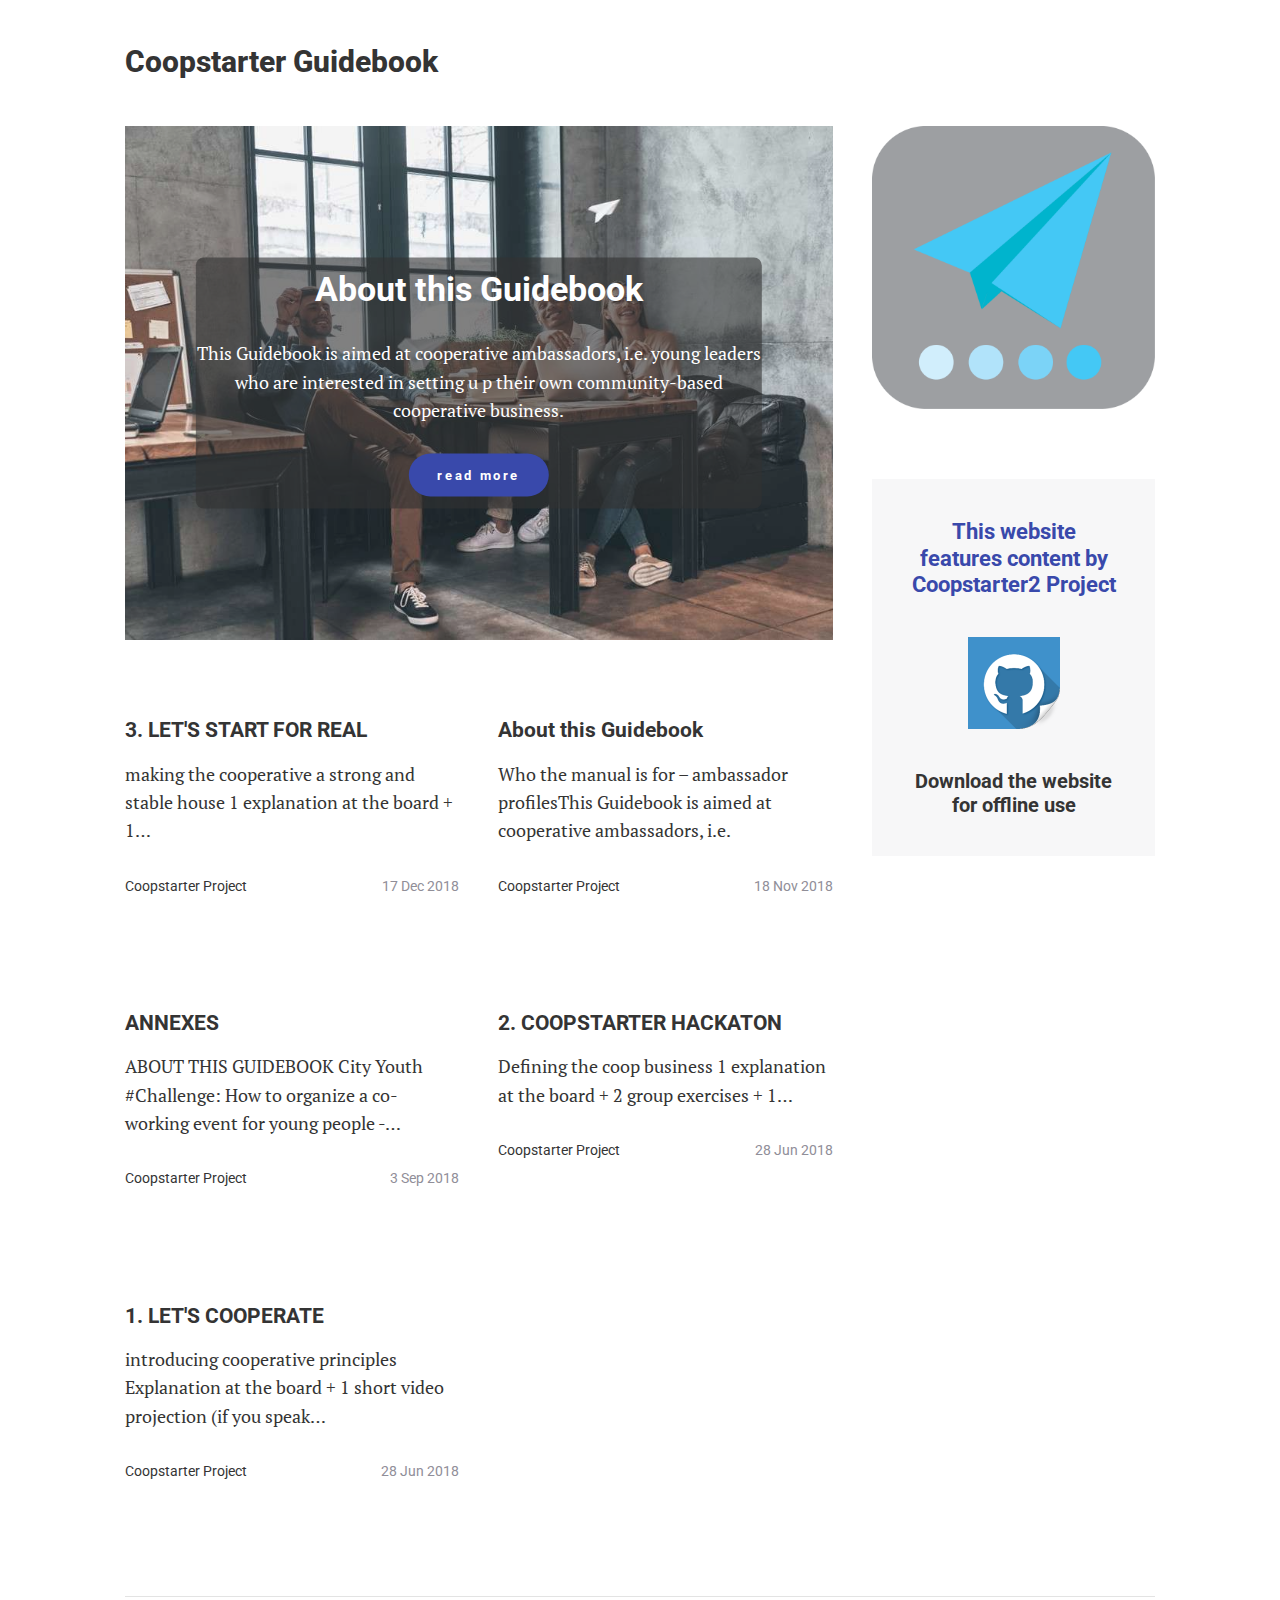
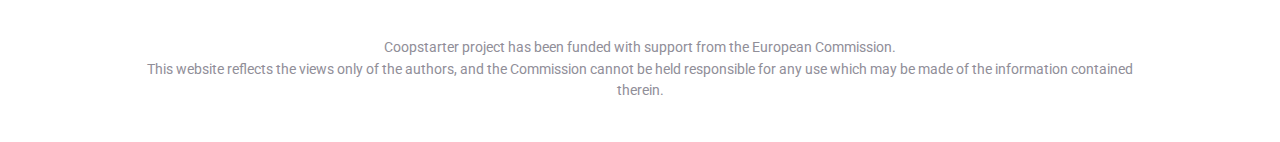
==== index.html @ 9077c5d1 "Updated from Publii" ====
<!DOCTYPE html><html lang="en-us"><head><meta charset="utf-8"><meta http-equiv="X-UA-Compatible" content="IE=edge"><meta name="viewport" content="width=device-width,initial-scale=1"><title>IO4 - Coopstarter Guidebook</title><meta name="robots" content="index, follow"><link rel="canonical" href="https://coopstarter.github.io/IO4guidebook/"><link type="application/atom+xml" rel="alternate" href="https://coopstarter.github.io/IO4guidebook/feed.xml"><link rel="stylesheet" href="https://coopstarter.github.io/IO4guidebook/assets/css/style.css"><script type="application/ld+json">{"@context":"http://schema.org","@type":"Organization","name":"Coopstarter Guidebook","url":"https://coopstarter.github.io/IO4guidebook"}</script></head><body><div class="container"><header class="top"><a class="logo" href="https://coopstarter.github.io/IO4guidebook">Coopstarter Guidebook</a><nav class="navbar js-navbar"><button class="navbar__toggle js-navbar__toggle">Menu</button><ul class="navbar__menu"></ul></nav></header><main class="main main--grid"><div class="hero"><img src="https://coopstarter.github.io/IO4guidebook/media/website/takeoff.jpg" srcset="https://coopstarter.github.io/IO4guidebook/media/website/responsive/takeoff-xs.jpg 300w, https://coopstarter.github.io/IO4guidebook/media/website/responsive/takeoff-sm.jpg 480w, https://coopstarter.github.io/IO4guidebook/media/website/responsive/takeoff-md.jpg 768w, https://coopstarter.github.io/IO4guidebook/media/website/responsive/takeoff-lg.jpg 1024w" sizes="(max-width: 1024px) 100vw, 1024px" alt="" title="About this Guidebook" class="hero__image"><div class="hero__text"><h1 id="h27sjoneetxy1psbbizksoudewrlm35">About this Guidebook</h1><p>This Guidebook is aimed at cooperative ambassadors, i.e. young leaders who are interested in setting u p their own community-based cooperative business.</p><a href="about-this-guidebook.html" class="btn">Read more</a></div></div><article class="article"><header><h2 class="article__title"><a href="https://coopstarter.github.io/IO4guidebook/brick-after-brick.html">3. LET&#x27;S START FOR REAL</a></h2><p>making the cooperative a strong and stable house 1 explanation at the board + 1&hellip;</p><p class="article__meta u-small"><a href="https://coopstarter.github.io/IO4guidebook/authors/coopstarter-project/" title="Coopstarter Project">Coopstarter Project </a><time datetime="2018-12-17T17:14">17 Dec 2018</time></p></header></article><article class="article"><header><h2 class="article__title"><a href="https://coopstarter.github.io/IO4guidebook/about-this-guidebook.html">About this Guidebook</a></h2><p>Who the manual is for – ambassador profilesThis Guidebook is aimed at cooperative ambassadors, i.e.</p><p class="article__meta u-small"><a href="https://coopstarter.github.io/IO4guidebook/authors/coopstarter-project/" title="Coopstarter Project">Coopstarter Project </a><time datetime="2018-11-18T22:20">18 Nov 2018</time></p></header></article><article class="article"><header><h2 class="article__title"><a href="https://coopstarter.github.io/IO4guidebook/annexes.html">ANNEXES</a></h2><p>ABOUT THIS GUIDEBOOK City Youth #Challenge: How to organize a co-working event for young people -&hellip;</p><p class="article__meta u-small"><a href="https://coopstarter.github.io/IO4guidebook/authors/coopstarter-project/" title="Coopstarter Project">Coopstarter Project </a><time datetime="2018-09-03T16:57">3 Sep 2018</time></p></header></article><article class="article"><header><h2 class="article__title"><a href="https://coopstarter.github.io/IO4guidebook/generating-ideas-2.html">2. COOPSTARTER HACKATON</a></h2><p>Defining the coop business 1 explanation at the board + 2 group exercises + 1&hellip;</p><p class="article__meta u-small"><a href="https://coopstarter.github.io/IO4guidebook/authors/coopstarter-project/" title="Coopstarter Project">Coopstarter Project </a><time datetime="2018-06-28T18:15">28 Jun 2018</time></p></header></article><article class="article"><header><h2 class="article__title"><a href="https://coopstarter.github.io/IO4guidebook/the-basics.html">1. LET&#x27;S COOPERATE</a></h2><p>introducing cooperative principles Explanation at the board + 1 short video projection (if you speak&hellip;</p><p class="article__meta u-small"><a href="https://coopstarter.github.io/IO4guidebook/authors/coopstarter-project/" title="Coopstarter Project">Coopstarter Project </a><time datetime="2018-06-28T18:13">28 Jun 2018</time></p></header></article></main><div class="sidebar"><section class="box"><a href="http://starter.coop"><img src="media/files/COOPSTARTER_ICON.png" alt="Coopstarter Logo"></a></section><section class="owner box box--gray"><h3 class="box__title">This website features content by Coopstarter2 Project</h3><a href="https://github.com/Coopstarter/IO4guidebook/archive/master.zip"><img src="media/files/github.png" alt="Github Logo"><h4>Download the website for offline use</h4></a></section></div><footer class="footer u-small"><div class="footer__copyright">Coopstarter project has been funded with support from the European Commission.<br>This website reflects the views only of the authors, and the Commission cannot be held responsible for any use which may be made of the information contained therein.</div></footer></div><script>var loadCSSFiles = function() {
            var links = ['https://fonts.googleapis.com/css?family=PT+Serif|Roboto:400,700&amp;subset=latin-ext'],
                headElement = document.getElementsByTagName('head')[0],
                linkElement, i;
            for (i = 0; i < links.length; i++) {
                linkElement = document.createElement('link');
                linkElement.rel = 'stylesheet';
                linkElement.href = links[i];
                headElement.appendChild(linkElement);
            }
        };
        var raf = requestAnimationFrame || mozRequestAnimationFrame || webkitRequestAnimationFrame || msRequestAnimationFrame;
        if (raf) {
            raf(loadCSSFiles);
        } else {
            window.addEventListener('load', loadCSSFiles);
        }</script><script defer="defer" src="https://code.jquery.com/jquery-3.2.1.slim.min.js" integrity="sha256-k2WSCIexGzOj3Euiig+TlR8gA0EmPjuc79OEeY5L45g=" aria-dropeffect="" crossorigin="anonymous"></script><script defer="defer" src="https://coopstarter.github.io/IO4guidebook/assets/js/scripts.min.js"></script></body></html>
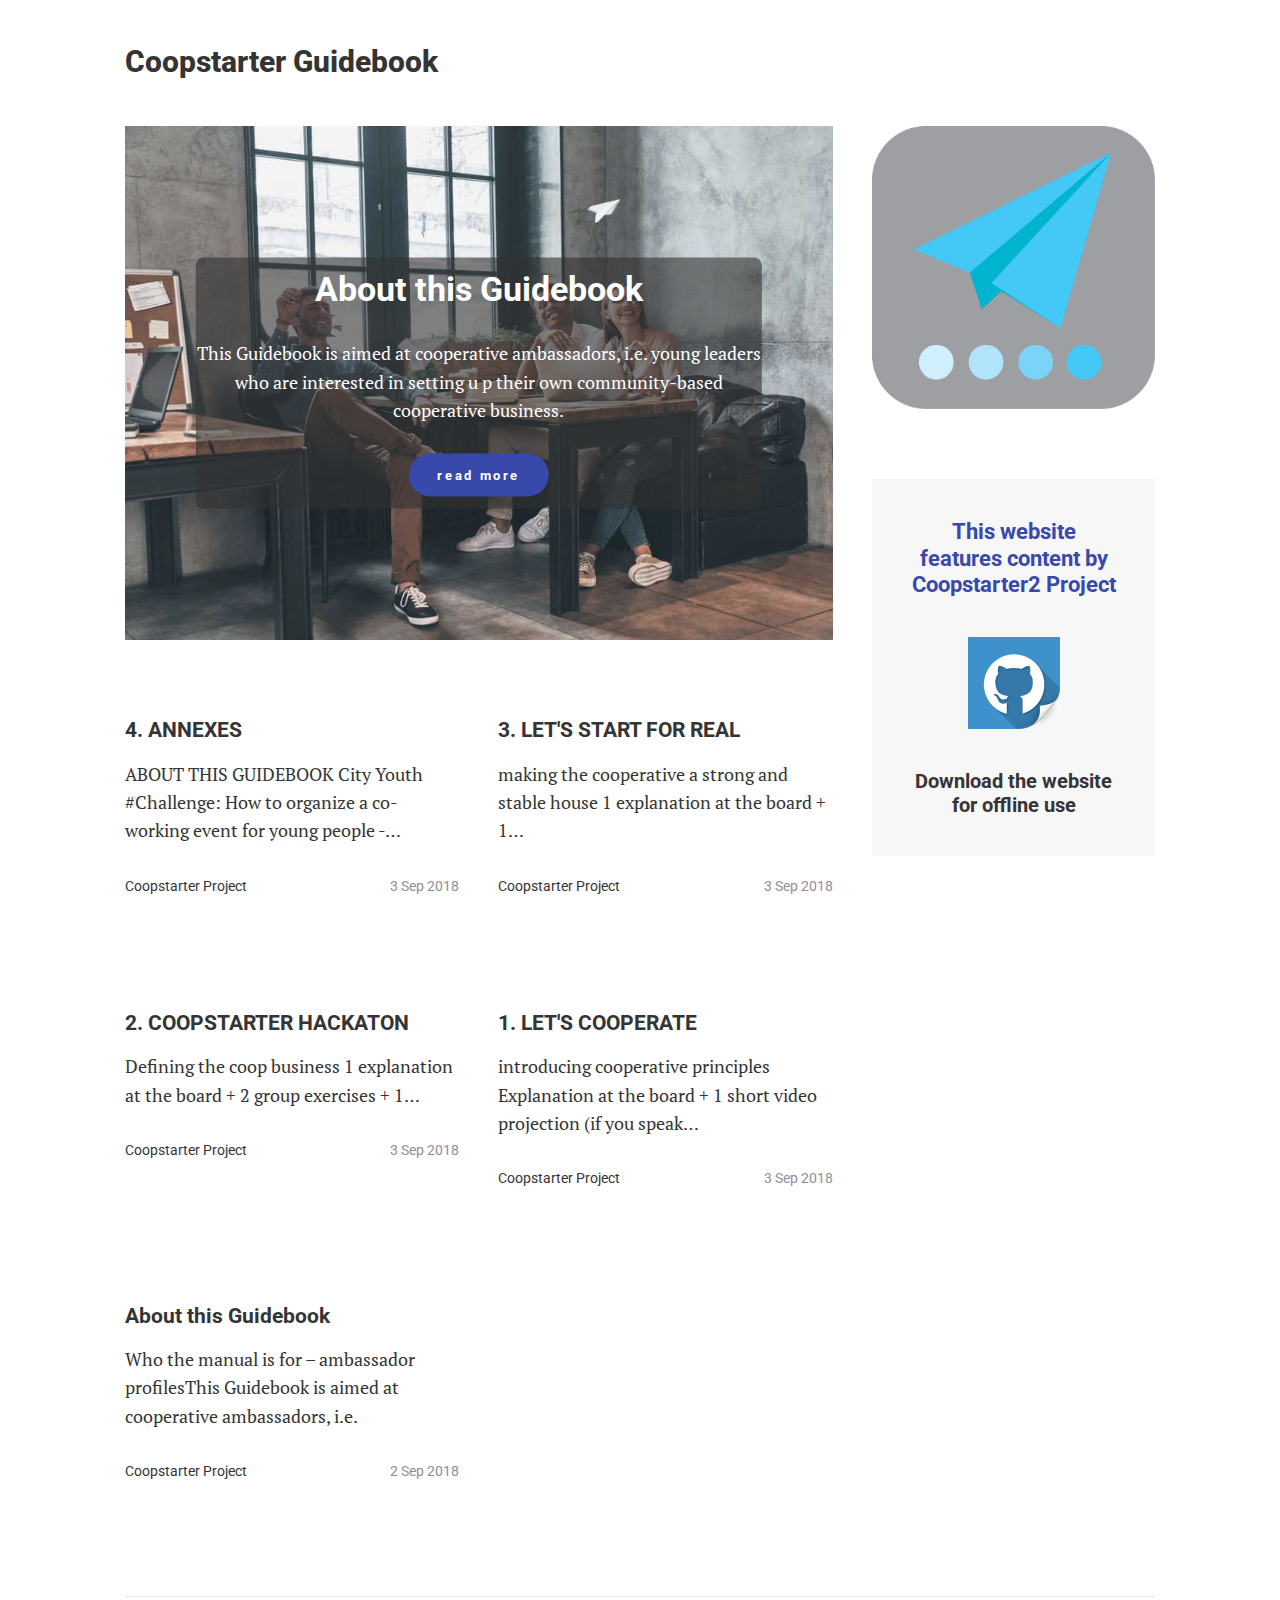
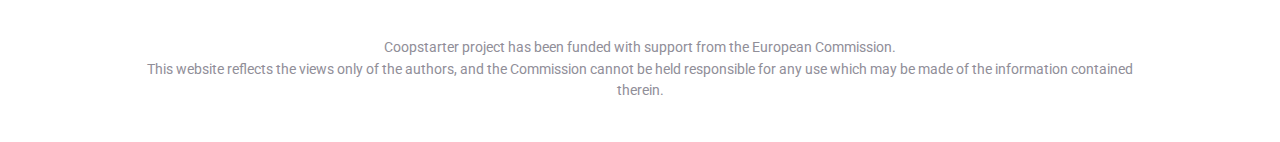
==== commit 677cc354: "Updated from Publii" ====
--- a/index.html
+++ b/index.html
@@ -1,4 +1,4 @@
-<!DOCTYPE html><html lang="en-us"><head><meta charset="utf-8"><meta http-equiv="X-UA-Compatible" content="IE=edge"><meta name="viewport" content="width=device-width,initial-scale=1"><title>IO4 - Coopstarter Guidebook</title><meta name="robots" content="index, follow"><link rel="canonical" href="https://coopstarter.github.io/IO4guidebook/"><link type="application/atom+xml" rel="alternate" href="https://coopstarter.github.io/IO4guidebook/feed.xml"><link rel="stylesheet" href="https://coopstarter.github.io/IO4guidebook/assets/css/style.css"><script type="application/ld+json">{"@context":"http://schema.org","@type":"Organization","name":"Coopstarter Guidebook","url":"https://coopstarter.github.io/IO4guidebook"}</script></head><body><div class="container"><header class="top"><a class="logo" href="https://coopstarter.github.io/IO4guidebook">Coopstarter Guidebook</a><nav class="navbar js-navbar"><button class="navbar__toggle js-navbar__toggle">Menu</button><ul class="navbar__menu"></ul></nav></header><main class="main main--grid"><div class="hero"><img src="https://coopstarter.github.io/IO4guidebook/media/website/takeoff.jpg" srcset="https://coopstarter.github.io/IO4guidebook/media/website/responsive/takeoff-xs.jpg 300w, https://coopstarter.github.io/IO4guidebook/media/website/responsive/takeoff-sm.jpg 480w, https://coopstarter.github.io/IO4guidebook/media/website/responsive/takeoff-md.jpg 768w, https://coopstarter.github.io/IO4guidebook/media/website/responsive/takeoff-lg.jpg 1024w" sizes="(max-width: 1024px) 100vw, 1024px" alt="" title="About this Guidebook" class="hero__image"><div class="hero__text"><h1 id="h27sjoneetxy1psbbizksoudewrlm35">About this Guidebook</h1><p>This Guidebook is aimed at cooperative ambassadors, i.e. young leaders who are interested in setting u p their own community-based cooperative business.</p><a href="about-this-guidebook.html" class="btn">Read more</a></div></div><article class="article"><header><h2 class="article__title"><a href="https://coopstarter.github.io/IO4guidebook/brick-after-brick.html">3. LET&#x27;S START FOR REAL</a></h2><p>making the cooperative a strong and stable house 1 explanation at the board + 1&hellip;</p><p class="article__meta u-small"><a href="https://coopstarter.github.io/IO4guidebook/authors/coopstarter-project/" title="Coopstarter Project">Coopstarter Project </a><time datetime="2018-12-17T17:14">17 Dec 2018</time></p></header></article><article class="article"><header><h2 class="article__title"><a href="https://coopstarter.github.io/IO4guidebook/about-this-guidebook.html">About this Guidebook</a></h2><p>Who the manual is for – ambassador profilesThis Guidebook is aimed at cooperative ambassadors, i.e.</p><p class="article__meta u-small"><a href="https://coopstarter.github.io/IO4guidebook/authors/coopstarter-project/" title="Coopstarter Project">Coopstarter Project </a><time datetime="2018-11-18T22:20">18 Nov 2018</time></p></header></article><article class="article"><header><h2 class="article__title"><a href="https://coopstarter.github.io/IO4guidebook/annexes.html">ANNEXES</a></h2><p>ABOUT THIS GUIDEBOOK City Youth #Challenge: How to organize a co-working event for young people -&hellip;</p><p class="article__meta u-small"><a href="https://coopstarter.github.io/IO4guidebook/authors/coopstarter-project/" title="Coopstarter Project">Coopstarter Project </a><time datetime="2018-09-03T16:57">3 Sep 2018</time></p></header></article><article class="article"><header><h2 class="article__title"><a href="https://coopstarter.github.io/IO4guidebook/generating-ideas-2.html">2. COOPSTARTER HACKATON</a></h2><p>Defining the coop business 1 explanation at the board + 2 group exercises + 1&hellip;</p><p class="article__meta u-small"><a href="https://coopstarter.github.io/IO4guidebook/authors/coopstarter-project/" title="Coopstarter Project">Coopstarter Project </a><time datetime="2018-06-28T18:15">28 Jun 2018</time></p></header></article><article class="article"><header><h2 class="article__title"><a href="https://coopstarter.github.io/IO4guidebook/the-basics.html">1. LET&#x27;S COOPERATE</a></h2><p>introducing cooperative principles Explanation at the board + 1 short video projection (if you speak&hellip;</p><p class="article__meta u-small"><a href="https://coopstarter.github.io/IO4guidebook/authors/coopstarter-project/" title="Coopstarter Project">Coopstarter Project </a><time datetime="2018-06-28T18:13">28 Jun 2018</time></p></header></article></main><div class="sidebar"><section class="box"><a href="http://starter.coop"><img src="media/files/COOPSTARTER_ICON.png" alt="Coopstarter Logo"></a></section><section class="owner box box--gray"><h3 class="box__title">This website features content by Coopstarter2 Project</h3><a href="https://github.com/Coopstarter/IO4guidebook/archive/master.zip"><img src="media/files/github.png" alt="Github Logo"><h4>Download the website for offline use</h4></a></section></div><footer class="footer u-small"><div class="footer__copyright">Coopstarter project has been funded with support from the European Commission.<br>This website reflects the views only of the authors, and the Commission cannot be held responsible for any use which may be made of the information contained therein.</div></footer></div><script>var loadCSSFiles = function() {
+<!DOCTYPE html><html lang="en-us"><head><meta charset="utf-8"><meta http-equiv="X-UA-Compatible" content="IE=edge"><meta name="viewport" content="width=device-width,initial-scale=1"><title>IO4 - Coopstarter Guidebook</title><meta name="robots" content="index, follow"><link rel="canonical" href="https://coopstarter.github.io/IO4guidebook/"><link type="application/atom+xml" rel="alternate" href="https://coopstarter.github.io/IO4guidebook/feed.xml"><link rel="stylesheet" href="https://coopstarter.github.io/IO4guidebook/assets/css/style.css"><script type="application/ld+json">{"@context":"http://schema.org","@type":"Organization","name":"Coopstarter Guidebook","url":"https://coopstarter.github.io/IO4guidebook"}</script></head><body><div class="container"><header class="top"><a class="logo" href="https://coopstarter.github.io/IO4guidebook">Coopstarter Guidebook</a><nav class="navbar js-navbar"><button class="navbar__toggle js-navbar__toggle">Menu</button><ul class="navbar__menu"></ul></nav></header><main class="main main--grid"><div class="hero"><img src="https://coopstarter.github.io/IO4guidebook/media/website/takeoff.jpg" srcset="https://coopstarter.github.io/IO4guidebook/media/website/responsive/takeoff-xs.jpg 300w, https://coopstarter.github.io/IO4guidebook/media/website/responsive/takeoff-sm.jpg 480w, https://coopstarter.github.io/IO4guidebook/media/website/responsive/takeoff-md.jpg 768w, https://coopstarter.github.io/IO4guidebook/media/website/responsive/takeoff-lg.jpg 1024w" sizes="(max-width: 1024px) 100vw, 1024px" alt="" title="About this Guidebook" class="hero__image"><div class="hero__text"><h1 id="h27sjoneetxy1psbbizksoudewrlm35">About this Guidebook</h1><p>This Guidebook is aimed at cooperative ambassadors, i.e. young leaders who are interested in setting u p their own community-based cooperative business.</p><a href="about-this-guidebook.html" class="btn">Read more</a></div></div><article class="article"><header><h2 class="article__title"><a href="https://coopstarter.github.io/IO4guidebook/annexes.html">4. ANNEXES</a></h2><p>ABOUT THIS GUIDEBOOK City Youth #Challenge: How to organize a co-working event for young people -&hellip;</p><p class="article__meta u-small"><a href="https://coopstarter.github.io/IO4guidebook/authors/coopstarter-project/" title="Coopstarter Project">Coopstarter Project </a><time datetime="2018-09-03T16:40">3 Sep 2018</time></p></header></article><article class="article"><header><h2 class="article__title"><a href="https://coopstarter.github.io/IO4guidebook/brick-after-brick.html">3. LET&#x27;S START FOR REAL</a></h2><p>making the cooperative a strong and stable house 1 explanation at the board + 1&hellip;</p><p class="article__meta u-small"><a href="https://coopstarter.github.io/IO4guidebook/authors/coopstarter-project/" title="Coopstarter Project">Coopstarter Project </a><time datetime="2018-09-03T15:14">3 Sep 2018</time></p></header></article><article class="article"><header><h2 class="article__title"><a href="https://coopstarter.github.io/IO4guidebook/generating-ideas-2.html">2. COOPSTARTER HACKATON</a></h2><p>Defining the coop business 1 explanation at the board + 2 group exercises + 1&hellip;</p><p class="article__meta u-small"><a href="https://coopstarter.github.io/IO4guidebook/authors/coopstarter-project/" title="Coopstarter Project">Coopstarter Project </a><time datetime="2018-09-03T14:15">3 Sep 2018</time></p></header></article><article class="article"><header><h2 class="article__title"><a href="https://coopstarter.github.io/IO4guidebook/the-basics.html">1. LET&#x27;S COOPERATE</a></h2><p>introducing cooperative principles Explanation at the board + 1 short video projection (if you speak&hellip;</p><p class="article__meta u-small"><a href="https://coopstarter.github.io/IO4guidebook/authors/coopstarter-project/" title="Coopstarter Project">Coopstarter Project </a><time datetime="2018-09-03T12:13">3 Sep 2018</time></p></header></article><article class="article"><header><h2 class="article__title"><a href="https://coopstarter.github.io/IO4guidebook/about-this-guidebook.html">About this Guidebook</a></h2><p>Who the manual is for – ambassador profilesThis Guidebook is aimed at cooperative ambassadors, i.e.</p><p class="article__meta u-small"><a href="https://coopstarter.github.io/IO4guidebook/authors/coopstarter-project/" title="Coopstarter Project">Coopstarter Project </a><time datetime="2018-09-02T22:20">2 Sep 2018</time></p></header></article></main><div class="sidebar"><section class="box"><a href="http://starter.coop"><img src="media/files/COOPSTARTER_ICON.png" alt="Coopstarter Logo"></a></section><section class="owner box box--gray"><h3 class="box__title">This website features content by Coopstarter2 Project</h3><a href="https://github.com/Coopstarter/IO4guidebook/archive/master.zip"><img src="media/files/github.png" alt="Github Logo"><h4>Download the website for offline use</h4></a></section></div><footer class="footer u-small"><div class="footer__copyright">Coopstarter project has been funded with support from the European Commission.<br>This website reflects the views only of the authors, and the Commission cannot be held responsible for any use which may be made of the information contained therein.</div></footer></div><script>var loadCSSFiles = function() {
             var links = ['https://fonts.googleapis.com/css?family=PT+Serif|Roboto:400,700&amp;subset=latin-ext'],
                 headElement = document.getElementsByTagName('head')[0],
                 linkElement, i;
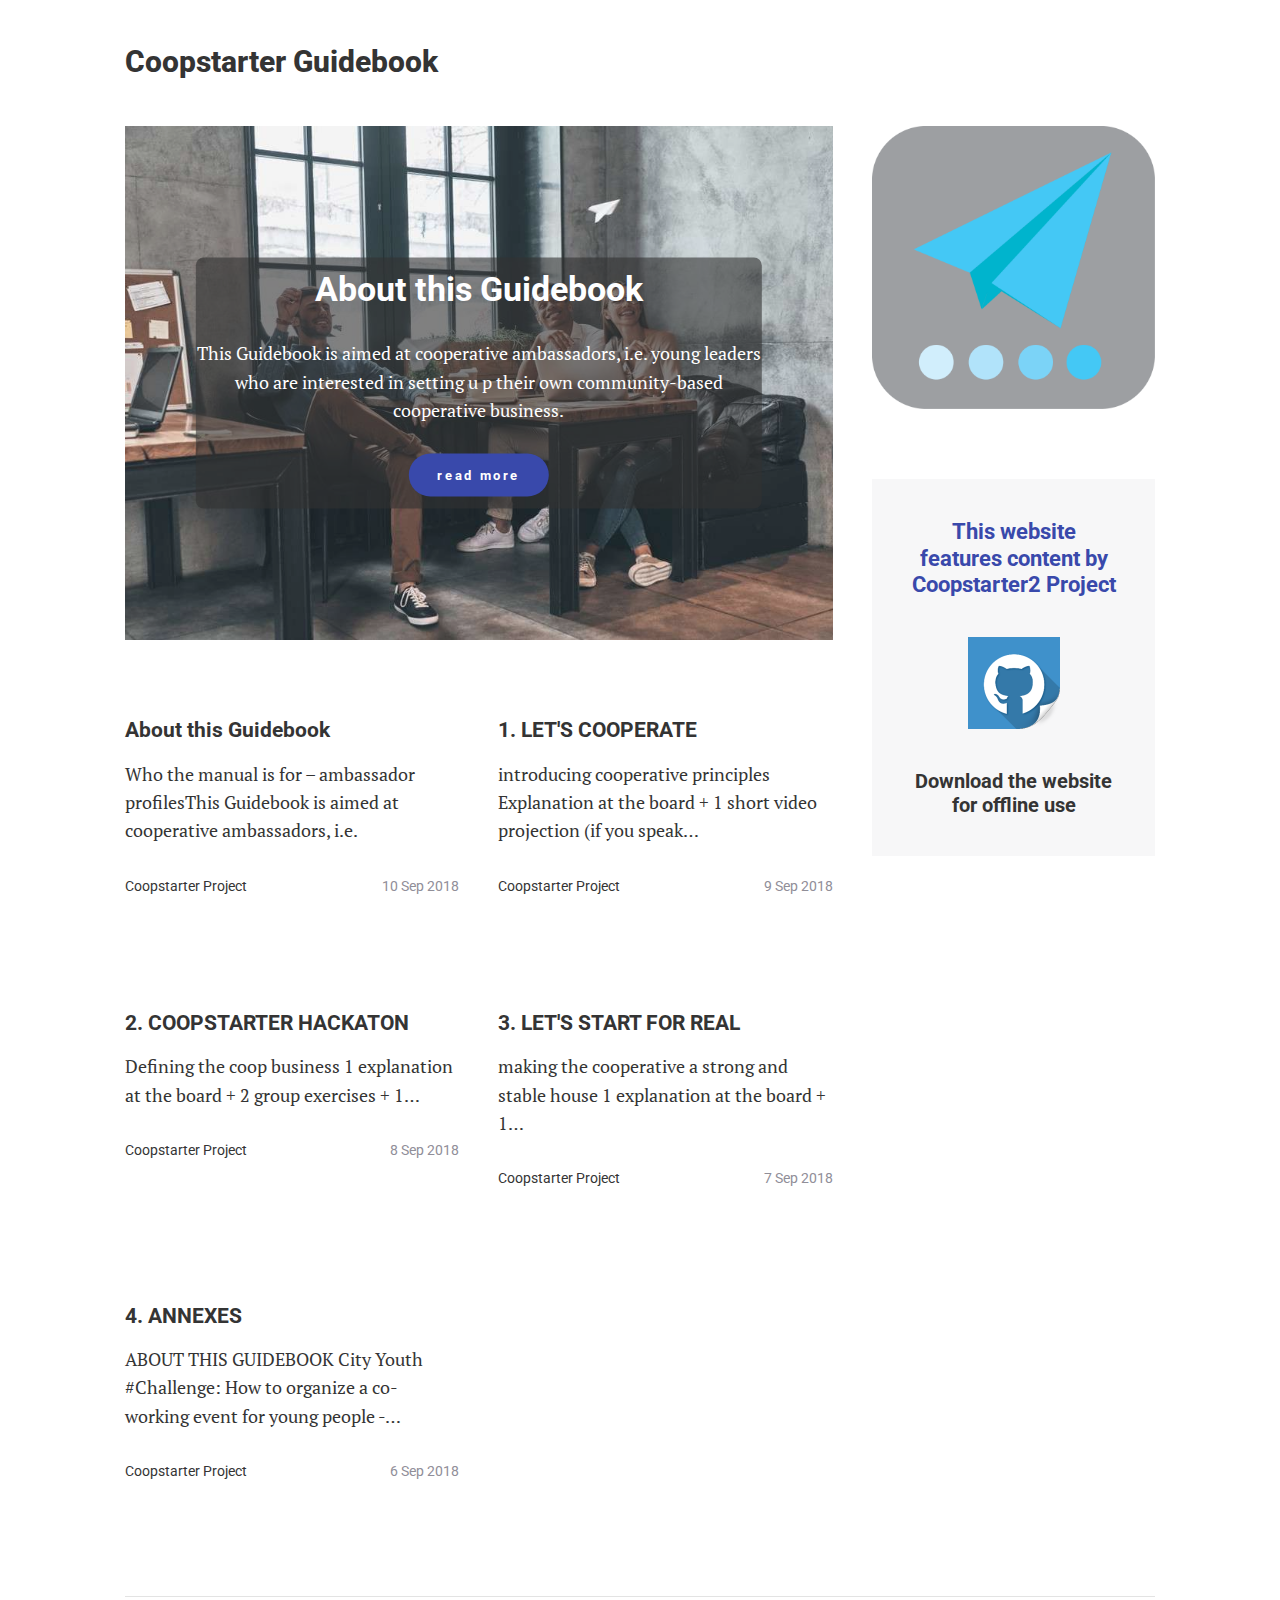
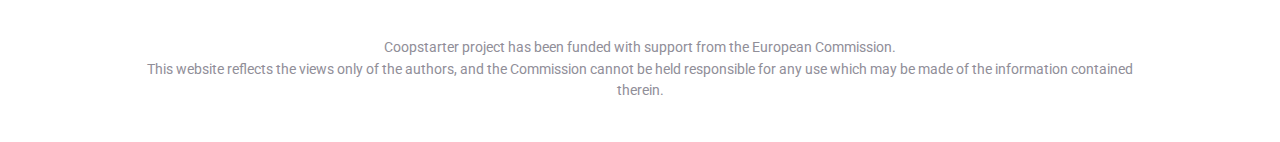
==== commit 70d45e79: "Updated from Publii" ====
--- a/index.html
+++ b/index.html
@@ -1,4 +1,4 @@
-<!DOCTYPE html><html lang="en-us"><head><meta charset="utf-8"><meta http-equiv="X-UA-Compatible" content="IE=edge"><meta name="viewport" content="width=device-width,initial-scale=1"><title>IO4 - Coopstarter Guidebook</title><meta name="robots" content="index, follow"><link rel="canonical" href="https://coopstarter.github.io/IO4guidebook/"><link type="application/atom+xml" rel="alternate" href="https://coopstarter.github.io/IO4guidebook/feed.xml"><link rel="stylesheet" href="https://coopstarter.github.io/IO4guidebook/assets/css/style.css"><script type="application/ld+json">{"@context":"http://schema.org","@type":"Organization","name":"Coopstarter Guidebook","url":"https://coopstarter.github.io/IO4guidebook"}</script></head><body><div class="container"><header class="top"><a class="logo" href="https://coopstarter.github.io/IO4guidebook">Coopstarter Guidebook</a><nav class="navbar js-navbar"><button class="navbar__toggle js-navbar__toggle">Menu</button><ul class="navbar__menu"></ul></nav></header><main class="main main--grid"><div class="hero"><img src="https://coopstarter.github.io/IO4guidebook/media/website/takeoff.jpg" srcset="https://coopstarter.github.io/IO4guidebook/media/website/responsive/takeoff-xs.jpg 300w, https://coopstarter.github.io/IO4guidebook/media/website/responsive/takeoff-sm.jpg 480w, https://coopstarter.github.io/IO4guidebook/media/website/responsive/takeoff-md.jpg 768w, https://coopstarter.github.io/IO4guidebook/media/website/responsive/takeoff-lg.jpg 1024w" sizes="(max-width: 1024px) 100vw, 1024px" alt="" title="About this Guidebook" class="hero__image"><div class="hero__text"><h1 id="h27sjoneetxy1psbbizksoudewrlm35">About this Guidebook</h1><p>This Guidebook is aimed at cooperative ambassadors, i.e. young leaders who are interested in setting u p their own community-based cooperative business.</p><a href="about-this-guidebook.html" class="btn">Read more</a></div></div><article class="article"><header><h2 class="article__title"><a href="https://coopstarter.github.io/IO4guidebook/annexes.html">4. ANNEXES</a></h2><p>ABOUT THIS GUIDEBOOK City Youth #Challenge: How to organize a co-working event for young people -&hellip;</p><p class="article__meta u-small"><a href="https://coopstarter.github.io/IO4guidebook/authors/coopstarter-project/" title="Coopstarter Project">Coopstarter Project </a><time datetime="2018-09-03T16:40">3 Sep 2018</time></p></header></article><article class="article"><header><h2 class="article__title"><a href="https://coopstarter.github.io/IO4guidebook/brick-after-brick.html">3. LET&#x27;S START FOR REAL</a></h2><p>making the cooperative a strong and stable house 1 explanation at the board + 1&hellip;</p><p class="article__meta u-small"><a href="https://coopstarter.github.io/IO4guidebook/authors/coopstarter-project/" title="Coopstarter Project">Coopstarter Project </a><time datetime="2018-09-03T15:14">3 Sep 2018</time></p></header></article><article class="article"><header><h2 class="article__title"><a href="https://coopstarter.github.io/IO4guidebook/generating-ideas-2.html">2. COOPSTARTER HACKATON</a></h2><p>Defining the coop business 1 explanation at the board + 2 group exercises + 1&hellip;</p><p class="article__meta u-small"><a href="https://coopstarter.github.io/IO4guidebook/authors/coopstarter-project/" title="Coopstarter Project">Coopstarter Project </a><time datetime="2018-09-03T14:15">3 Sep 2018</time></p></header></article><article class="article"><header><h2 class="article__title"><a href="https://coopstarter.github.io/IO4guidebook/the-basics.html">1. LET&#x27;S COOPERATE</a></h2><p>introducing cooperative principles Explanation at the board + 1 short video projection (if you speak&hellip;</p><p class="article__meta u-small"><a href="https://coopstarter.github.io/IO4guidebook/authors/coopstarter-project/" title="Coopstarter Project">Coopstarter Project </a><time datetime="2018-09-03T12:13">3 Sep 2018</time></p></header></article><article class="article"><header><h2 class="article__title"><a href="https://coopstarter.github.io/IO4guidebook/about-this-guidebook.html">About this Guidebook</a></h2><p>Who the manual is for – ambassador profilesThis Guidebook is aimed at cooperative ambassadors, i.e.</p><p class="article__meta u-small"><a href="https://coopstarter.github.io/IO4guidebook/authors/coopstarter-project/" title="Coopstarter Project">Coopstarter Project </a><time datetime="2018-09-02T22:20">2 Sep 2018</time></p></header></article></main><div class="sidebar"><section class="box"><a href="http://starter.coop"><img src="media/files/COOPSTARTER_ICON.png" alt="Coopstarter Logo"></a></section><section class="owner box box--gray"><h3 class="box__title">This website features content by Coopstarter2 Project</h3><a href="https://github.com/Coopstarter/IO4guidebook/archive/master.zip"><img src="media/files/github.png" alt="Github Logo"><h4>Download the website for offline use</h4></a></section></div><footer class="footer u-small"><div class="footer__copyright">Coopstarter project has been funded with support from the European Commission.<br>This website reflects the views only of the authors, and the Commission cannot be held responsible for any use which may be made of the information contained therein.</div></footer></div><script>var loadCSSFiles = function() {
+<!DOCTYPE html><html lang="en-us"><head><meta charset="utf-8"><meta http-equiv="X-UA-Compatible" content="IE=edge"><meta name="viewport" content="width=device-width,initial-scale=1"><title>IO4 - Coopstarter Guidebook</title><meta name="robots" content="index, follow"><link rel="canonical" href="https://coopstarter.github.io/IO4guidebook/"><link type="application/atom+xml" rel="alternate" href="https://coopstarter.github.io/IO4guidebook/feed.xml"><link rel="stylesheet" href="https://coopstarter.github.io/IO4guidebook/assets/css/style.css"><script type="application/ld+json">{"@context":"http://schema.org","@type":"Organization","name":"Coopstarter Guidebook","url":"https://coopstarter.github.io/IO4guidebook"}</script></head><body><div class="container"><header class="top"><a class="logo" href="https://coopstarter.github.io/IO4guidebook">Coopstarter Guidebook</a><nav class="navbar js-navbar"><button class="navbar__toggle js-navbar__toggle">Menu</button><ul class="navbar__menu"></ul></nav></header><main class="main main--grid"><div class="hero"><img src="https://coopstarter.github.io/IO4guidebook/media/website/takeoff.jpg" srcset="https://coopstarter.github.io/IO4guidebook/media/website/responsive/takeoff-xs.jpg 300w, https://coopstarter.github.io/IO4guidebook/media/website/responsive/takeoff-sm.jpg 480w, https://coopstarter.github.io/IO4guidebook/media/website/responsive/takeoff-md.jpg 768w, https://coopstarter.github.io/IO4guidebook/media/website/responsive/takeoff-lg.jpg 1024w" sizes="(max-width: 1024px) 100vw, 1024px" alt="" title="About this Guidebook" class="hero__image"><div class="hero__text"><h1 id="h27sjoneetxy1psbbizksoudewrlm35">About this Guidebook</h1><p>This Guidebook is aimed at cooperative ambassadors, i.e. young leaders who are interested in setting u p their own community-based cooperative business.</p><a href="about-this-guidebook.html" class="btn">Read more</a></div></div><article class="article"><header><h2 class="article__title"><a href="https://coopstarter.github.io/IO4guidebook/about-this-guidebook.html">About this Guidebook</a></h2><p>Who the manual is for – ambassador profilesThis Guidebook is aimed at cooperative ambassadors, i.e.</p><p class="article__meta u-small"><a href="https://coopstarter.github.io/IO4guidebook/authors/coopstarter-project/" title="Coopstarter Project">Coopstarter Project </a><time datetime="2018-09-10T22:20">10 Sep 2018</time></p></header></article><article class="article"><header><h2 class="article__title"><a href="https://coopstarter.github.io/IO4guidebook/the-basics.html">1. LET&#x27;S COOPERATE</a></h2><p>introducing cooperative principles Explanation at the board + 1 short video projection (if you speak&hellip;</p><p class="article__meta u-small"><a href="https://coopstarter.github.io/IO4guidebook/authors/coopstarter-project/" title="Coopstarter Project">Coopstarter Project </a><time datetime="2018-09-09T12:13">9 Sep 2018</time></p></header></article><article class="article"><header><h2 class="article__title"><a href="https://coopstarter.github.io/IO4guidebook/generating-ideas-2.html">2. COOPSTARTER HACKATON</a></h2><p>Defining the coop business 1 explanation at the board + 2 group exercises + 1&hellip;</p><p class="article__meta u-small"><a href="https://coopstarter.github.io/IO4guidebook/authors/coopstarter-project/" title="Coopstarter Project">Coopstarter Project </a><time datetime="2018-09-08T14:15">8 Sep 2018</time></p></header></article><article class="article"><header><h2 class="article__title"><a href="https://coopstarter.github.io/IO4guidebook/brick-after-brick.html">3. LET&#x27;S START FOR REAL</a></h2><p>making the cooperative a strong and stable house 1 explanation at the board + 1&hellip;</p><p class="article__meta u-small"><a href="https://coopstarter.github.io/IO4guidebook/authors/coopstarter-project/" title="Coopstarter Project">Coopstarter Project </a><time datetime="2018-09-07T15:14">7 Sep 2018</time></p></header></article><article class="article"><header><h2 class="article__title"><a href="https://coopstarter.github.io/IO4guidebook/annexes.html">4. ANNEXES</a></h2><p>ABOUT THIS GUIDEBOOK City Youth #Challenge: How to organize a co-working event for young people -&hellip;</p><p class="article__meta u-small"><a href="https://coopstarter.github.io/IO4guidebook/authors/coopstarter-project/" title="Coopstarter Project">Coopstarter Project </a><time datetime="2018-09-06T16:40">6 Sep 2018</time></p></header></article></main><div class="sidebar"><section class="box"><a href="http://starter.coop"><img src="media/files/COOPSTARTER_ICON.png" alt="Coopstarter Logo"></a></section><section class="owner box box--gray"><h3 class="box__title">This website features content by Coopstarter2 Project</h3><a href="https://github.com/Coopstarter/IO4guidebook/archive/master.zip"><img src="media/files/github.png" alt="Github Logo"><h4>Download the website for offline use</h4></a></section></div><footer class="footer u-small"><div class="footer__copyright">Coopstarter project has been funded with support from the European Commission.<br>This website reflects the views only of the authors, and the Commission cannot be held responsible for any use which may be made of the information contained therein.</div></footer></div><script>var loadCSSFiles = function() {
             var links = ['https://fonts.googleapis.com/css?family=PT+Serif|Roboto:400,700&amp;subset=latin-ext'],
                 headElement = document.getElementsByTagName('head')[0],
                 linkElement, i;
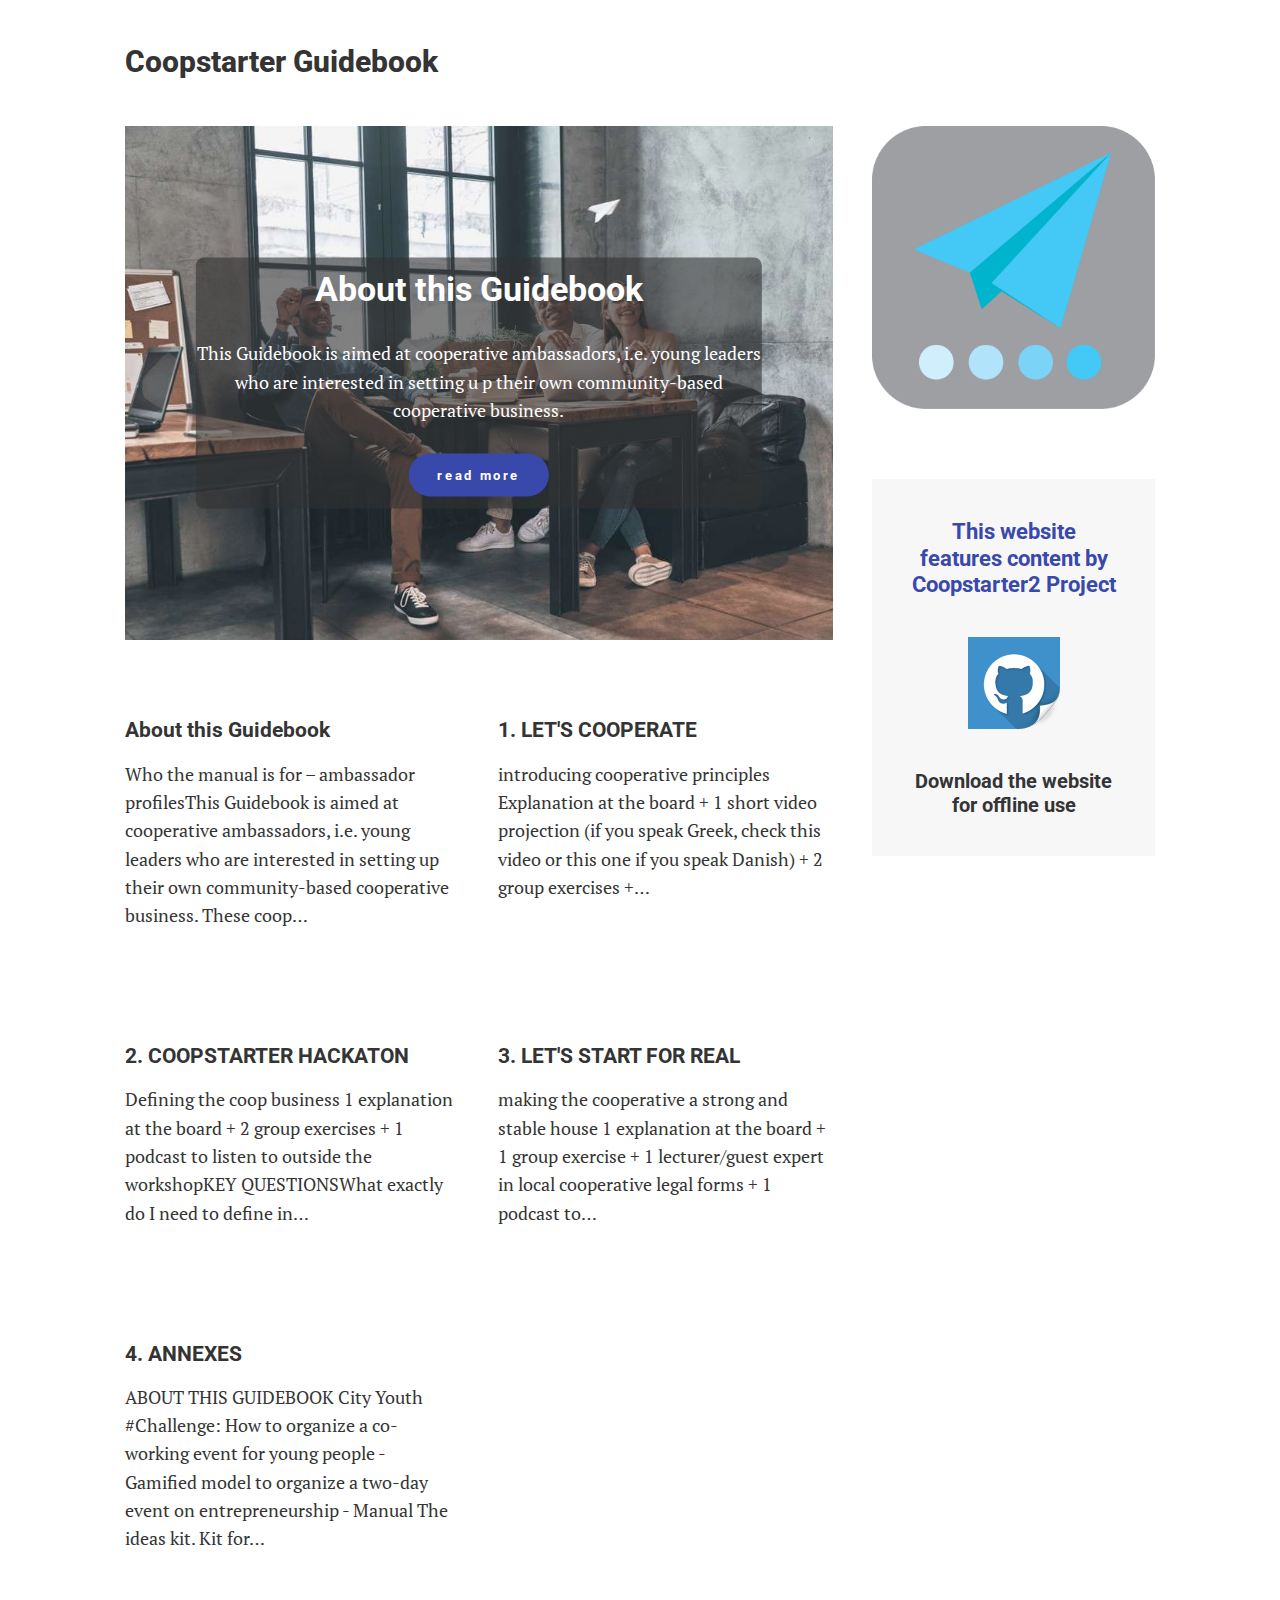
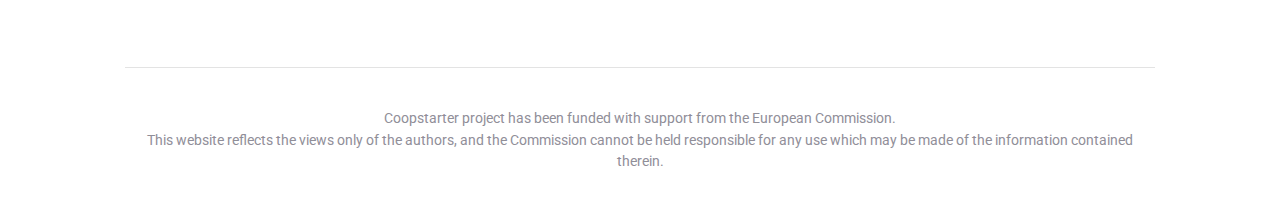
==== commit 1e373d09: "Updated from Publii" ====
--- a/index.html
+++ b/index.html
@@ -1,4 +1,4 @@
-<!DOCTYPE html><html lang="en-us"><head><meta charset="utf-8"><meta http-equiv="X-UA-Compatible" content="IE=edge"><meta name="viewport" content="width=device-width,initial-scale=1"><title>IO4 - Coopstarter Guidebook</title><meta name="robots" content="index, follow"><link rel="canonical" href="https://coopstarter.github.io/IO4guidebook/"><link type="application/atom+xml" rel="alternate" href="https://coopstarter.github.io/IO4guidebook/feed.xml"><link rel="stylesheet" href="https://coopstarter.github.io/IO4guidebook/assets/css/style.css"><script type="application/ld+json">{"@context":"http://schema.org","@type":"Organization","name":"Coopstarter Guidebook","url":"https://coopstarter.github.io/IO4guidebook"}</script></head><body><div class="container"><header class="top"><a class="logo" href="https://coopstarter.github.io/IO4guidebook">Coopstarter Guidebook</a><nav class="navbar js-navbar"><button class="navbar__toggle js-navbar__toggle">Menu</button><ul class="navbar__menu"></ul></nav></header><main class="main main--grid"><div class="hero"><img src="https://coopstarter.github.io/IO4guidebook/media/website/takeoff.jpg" srcset="https://coopstarter.github.io/IO4guidebook/media/website/responsive/takeoff-xs.jpg 300w, https://coopstarter.github.io/IO4guidebook/media/website/responsive/takeoff-sm.jpg 480w, https://coopstarter.github.io/IO4guidebook/media/website/responsive/takeoff-md.jpg 768w, https://coopstarter.github.io/IO4guidebook/media/website/responsive/takeoff-lg.jpg 1024w" sizes="(max-width: 1024px) 100vw, 1024px" alt="" title="About this Guidebook" class="hero__image"><div class="hero__text"><h1 id="h27sjoneetxy1psbbizksoudewrlm35">About this Guidebook</h1><p>This Guidebook is aimed at cooperative ambassadors, i.e. young leaders who are interested in setting u p their own community-based cooperative business.</p><a href="about-this-guidebook.html" class="btn">Read more</a></div></div><article class="article"><header><h2 class="article__title"><a href="https://coopstarter.github.io/IO4guidebook/about-this-guidebook.html">About this Guidebook</a></h2><p>Who the manual is for – ambassador profilesThis Guidebook is aimed at cooperative ambassadors, i.e.</p><p class="article__meta u-small"><a href="https://coopstarter.github.io/IO4guidebook/authors/coopstarter-project/" title="Coopstarter Project">Coopstarter Project </a><time datetime="2018-09-10T22:20">10 Sep 2018</time></p></header></article><article class="article"><header><h2 class="article__title"><a href="https://coopstarter.github.io/IO4guidebook/the-basics.html">1. LET&#x27;S COOPERATE</a></h2><p>introducing cooperative principles Explanation at the board + 1 short video projection (if you speak&hellip;</p><p class="article__meta u-small"><a href="https://coopstarter.github.io/IO4guidebook/authors/coopstarter-project/" title="Coopstarter Project">Coopstarter Project </a><time datetime="2018-09-09T12:13">9 Sep 2018</time></p></header></article><article class="article"><header><h2 class="article__title"><a href="https://coopstarter.github.io/IO4guidebook/generating-ideas-2.html">2. COOPSTARTER HACKATON</a></h2><p>Defining the coop business 1 explanation at the board + 2 group exercises + 1&hellip;</p><p class="article__meta u-small"><a href="https://coopstarter.github.io/IO4guidebook/authors/coopstarter-project/" title="Coopstarter Project">Coopstarter Project </a><time datetime="2018-09-08T14:15">8 Sep 2018</time></p></header></article><article class="article"><header><h2 class="article__title"><a href="https://coopstarter.github.io/IO4guidebook/brick-after-brick.html">3. LET&#x27;S START FOR REAL</a></h2><p>making the cooperative a strong and stable house 1 explanation at the board + 1&hellip;</p><p class="article__meta u-small"><a href="https://coopstarter.github.io/IO4guidebook/authors/coopstarter-project/" title="Coopstarter Project">Coopstarter Project </a><time datetime="2018-09-07T15:14">7 Sep 2018</time></p></header></article><article class="article"><header><h2 class="article__title"><a href="https://coopstarter.github.io/IO4guidebook/annexes.html">4. ANNEXES</a></h2><p>ABOUT THIS GUIDEBOOK City Youth #Challenge: How to organize a co-working event for young people -&hellip;</p><p class="article__meta u-small"><a href="https://coopstarter.github.io/IO4guidebook/authors/coopstarter-project/" title="Coopstarter Project">Coopstarter Project </a><time datetime="2018-09-06T16:40">6 Sep 2018</time></p></header></article></main><div class="sidebar"><section class="box"><a href="http://starter.coop"><img src="media/files/COOPSTARTER_ICON.png" alt="Coopstarter Logo"></a></section><section class="owner box box--gray"><h3 class="box__title">This website features content by Coopstarter2 Project</h3><a href="https://github.com/Coopstarter/IO4guidebook/archive/master.zip"><img src="media/files/github.png" alt="Github Logo"><h4>Download the website for offline use</h4></a></section></div><footer class="footer u-small"><div class="footer__copyright">Coopstarter project has been funded with support from the European Commission.<br>This website reflects the views only of the authors, and the Commission cannot be held responsible for any use which may be made of the information contained therein.</div></footer></div><script>var loadCSSFiles = function() {
+<!DOCTYPE html><html lang="en-us"><head><meta charset="utf-8"><meta http-equiv="X-UA-Compatible" content="IE=edge"><meta name="viewport" content="width=device-width,initial-scale=1"><title>IO4 - Coopstarter Guidebook</title><meta name="robots" content="index, follow"><link rel="canonical" href="https://coopstarter.github.io/IO4guidebook/"><link type="application/atom+xml" rel="alternate" href="https://coopstarter.github.io/IO4guidebook/feed.xml"><link rel="stylesheet" href="https://coopstarter.github.io/IO4guidebook/assets/css/style.css"><script type="application/ld+json">{"@context":"http://schema.org","@type":"Organization","name":"Coopstarter Guidebook","url":"https://coopstarter.github.io/IO4guidebook"}</script></head><body><div class="container"><header class="top"><a class="logo" href="https://coopstarter.github.io/IO4guidebook">Coopstarter Guidebook</a><nav class="navbar js-navbar"><button class="navbar__toggle js-navbar__toggle">Menu</button><ul class="navbar__menu"></ul></nav></header><main class="main main--grid"><div class="hero"><img src="https://coopstarter.github.io/IO4guidebook/media/website/takeoff.jpg" srcset="https://coopstarter.github.io/IO4guidebook/media/website/responsive/takeoff-xs.jpg 300w, https://coopstarter.github.io/IO4guidebook/media/website/responsive/takeoff-sm.jpg 480w, https://coopstarter.github.io/IO4guidebook/media/website/responsive/takeoff-md.jpg 768w, https://coopstarter.github.io/IO4guidebook/media/website/responsive/takeoff-lg.jpg 1024w" sizes="(max-width: 1024px) 100vw, 1024px" alt="" title="About this Guidebook" class="hero__image"><div class="hero__text"><h1 id="h27sjoneetxy1psbbizksoudewrlm35">About this Guidebook</h1><p>This Guidebook is aimed at cooperative ambassadors, i.e. young leaders who are interested in setting u p their own community-based cooperative business.</p><a href="about-this-guidebook.html" class="btn">Read more</a></div></div><article class="article"><header><h2 class="article__title"><a href="https://coopstarter.github.io/IO4guidebook/about-this-guidebook.html">About this Guidebook</a></h2><p>Who the manual is for – ambassador profilesThis Guidebook is aimed at cooperative ambassadors, i.e. young leaders who are interested in setting up their own community-based cooperative business. These coop&hellip;</p><p class="article__meta u-small"><a href="https://coopstarter.github.io/IO4guidebook/authors/coopstarter-project/" title="Coopstarter Project">Coopstarter Project </a><time datetime="2018-09-10T22:20">10 Sep 2018</time></p></header></article><article class="article"><header><h2 class="article__title"><a href="https://coopstarter.github.io/IO4guidebook/the-basics.html">1. LET&#x27;S COOPERATE</a></h2><p>introducing cooperative principles Explanation at the board + 1 short video projection (if you speak Greek, check this video or this one if you speak Danish) + 2 group exercises +&hellip;</p><p class="article__meta u-small"><a href="https://coopstarter.github.io/IO4guidebook/authors/coopstarter-project/" title="Coopstarter Project">Coopstarter Project </a><time datetime="2018-09-09T12:13">9 Sep 2018</time></p></header></article><article class="article"><header><h2 class="article__title"><a href="https://coopstarter.github.io/IO4guidebook/generating-ideas-2.html">2. COOPSTARTER HACKATON</a></h2><p>Defining the coop business 1 explanation at the board + 2 group exercises + 1 podcast to listen to outside the workshopKEY QUESTIONSWhat exactly do I need to define in&hellip;</p><p class="article__meta u-small"><a href="https://coopstarter.github.io/IO4guidebook/authors/coopstarter-project/" title="Coopstarter Project">Coopstarter Project </a><time datetime="2018-09-08T14:15">8 Sep 2018</time></p></header></article><article class="article"><header><h2 class="article__title"><a href="https://coopstarter.github.io/IO4guidebook/brick-after-brick.html">3. LET&#x27;S START FOR REAL</a></h2><p>making the cooperative a strong and stable house 1 explanation at the board + 1 group exercise + 1 lecturer/guest expert in local cooperative legal forms + 1 podcast to&hellip;</p><p class="article__meta u-small"><a href="https://coopstarter.github.io/IO4guidebook/authors/coopstarter-project/" title="Coopstarter Project">Coopstarter Project </a><time datetime="2018-09-07T15:14">7 Sep 2018</time></p></header></article><article class="article"><header><h2 class="article__title"><a href="https://coopstarter.github.io/IO4guidebook/annexes.html">4. ANNEXES</a></h2><p>ABOUT THIS GUIDEBOOK City Youth #Challenge: How to organize a co-working event for young people - Gamified model to organize a two-day event on entrepreneurship - Manual The ideas kit. Kit for&hellip;</p><p class="article__meta u-small"><a href="https://coopstarter.github.io/IO4guidebook/authors/coopstarter-project/" title="Coopstarter Project">Coopstarter Project </a><time datetime="2018-09-06T16:40">6 Sep 2018</time></p></header></article></main><div class="sidebar"><section class="box"><a href="http://starter.coop"><img src="media/files/COOPSTARTER_ICON.png" alt="Coopstarter Logo"></a></section><section class="owner box box--gray"><h3 class="box__title">This website features content by Coopstarter2 Project</h3><a href="https://github.com/Coopstarter/IO4guidebook/archive/master.zip"><img src="media/files/github.png" alt="Github Logo"><h4>Download the website for offline use</h4></a></section></div><footer class="footer u-small"><div class="footer__copyright">Coopstarter project has been funded with support from the European Commission.<br>This website reflects the views only of the authors, and the Commission cannot be held responsible for any use which may be made of the information contained therein.</div></footer></div><script>var loadCSSFiles = function() {
             var links = ['https://fonts.googleapis.com/css?family=PT+Serif|Roboto:400,700&amp;subset=latin-ext'],
                 headElement = document.getElementsByTagName('head')[0],
                 linkElement, i;
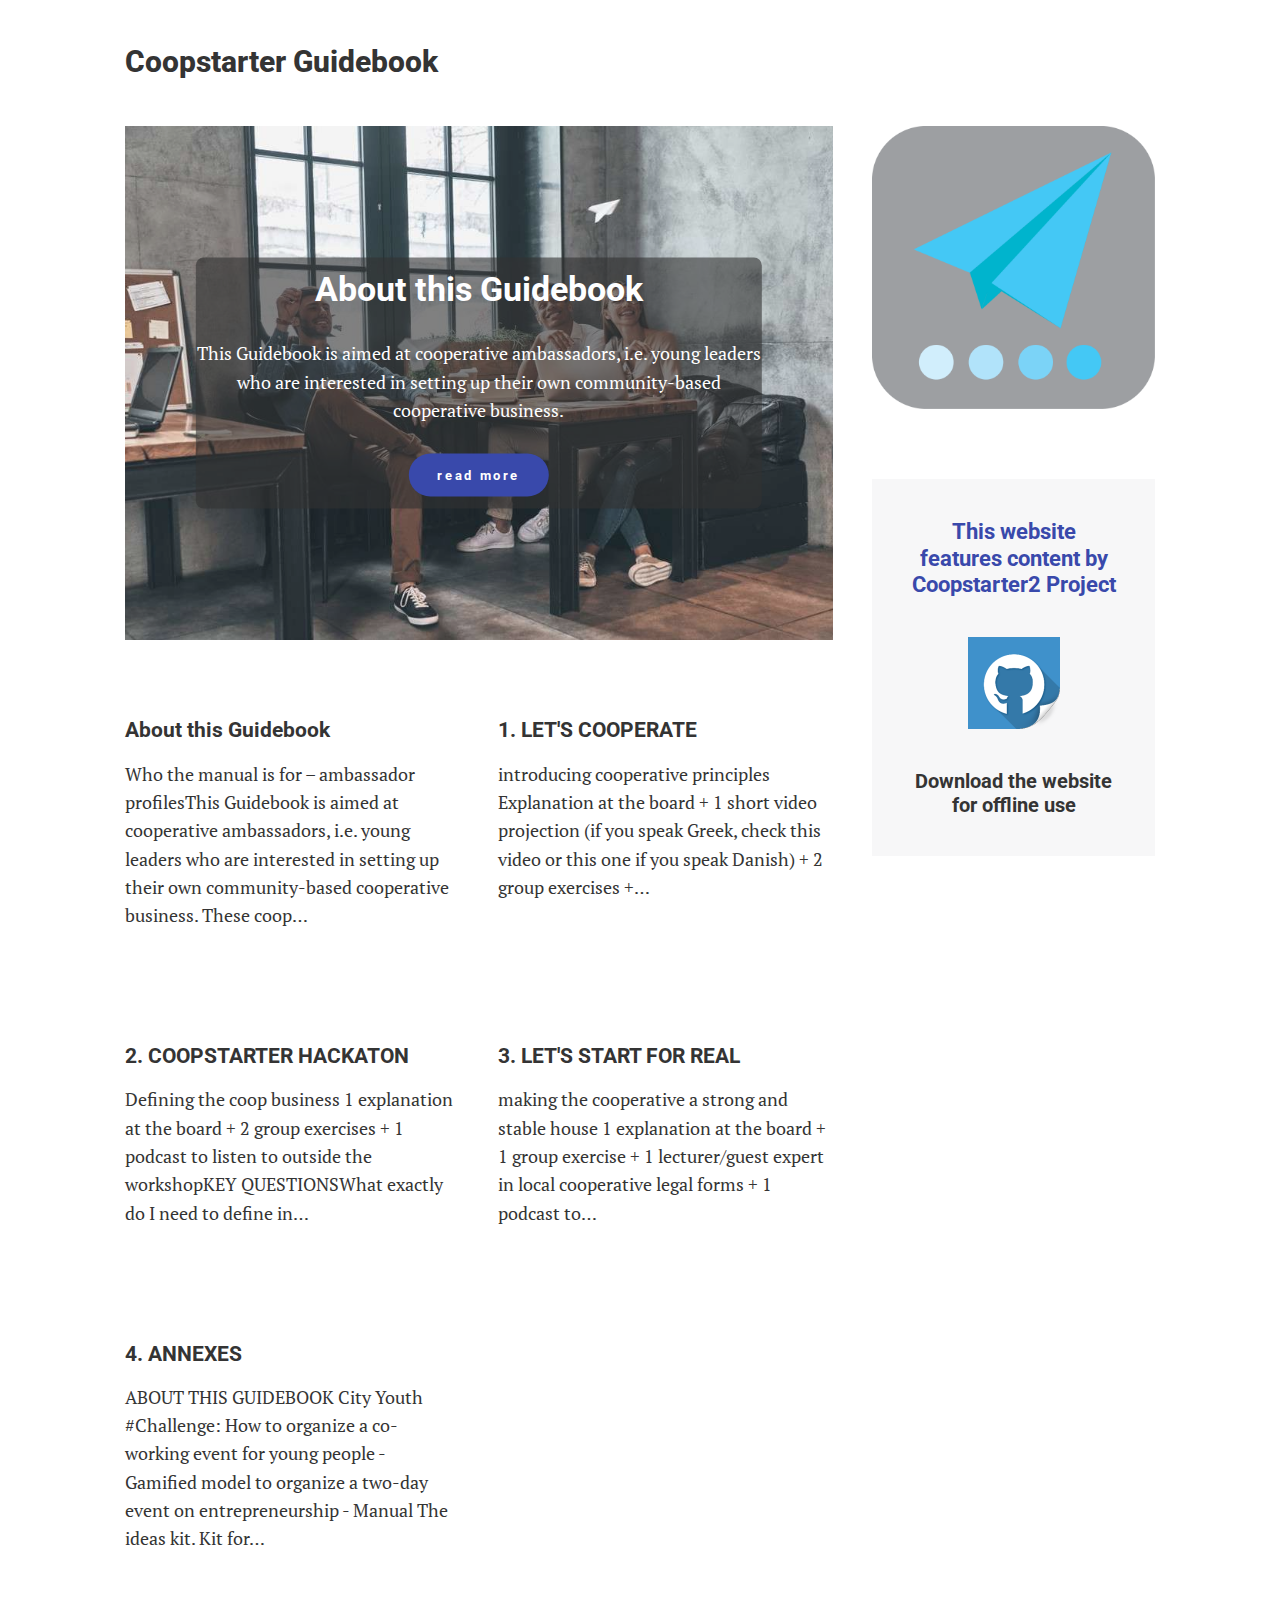
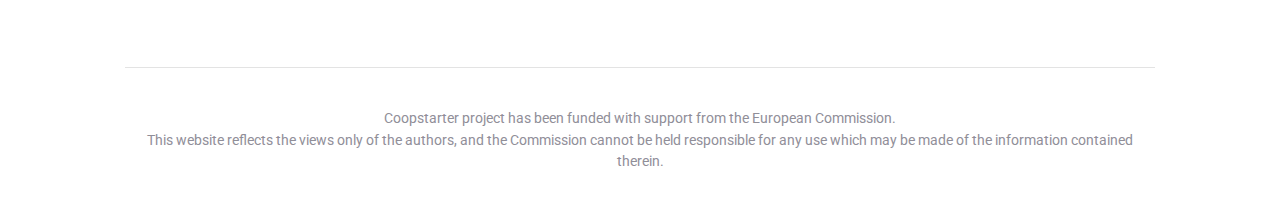
==== commit aabe3401: "Updated from Publii" ====
--- a/index.html
+++ b/index.html
@@ -1,4 +1,4 @@
-<!DOCTYPE html><html lang="en-us"><head><meta charset="utf-8"><meta http-equiv="X-UA-Compatible" content="IE=edge"><meta name="viewport" content="width=device-width,initial-scale=1"><title>IO4 - Coopstarter Guidebook</title><meta name="robots" content="index, follow"><link rel="canonical" href="https://coopstarter.github.io/IO4guidebook/"><link type="application/atom+xml" rel="alternate" href="https://coopstarter.github.io/IO4guidebook/feed.xml"><link rel="stylesheet" href="https://coopstarter.github.io/IO4guidebook/assets/css/style.css"><script type="application/ld+json">{"@context":"http://schema.org","@type":"Organization","name":"Coopstarter Guidebook","url":"https://coopstarter.github.io/IO4guidebook"}</script></head><body><div class="container"><header class="top"><a class="logo" href="https://coopstarter.github.io/IO4guidebook">Coopstarter Guidebook</a><nav class="navbar js-navbar"><button class="navbar__toggle js-navbar__toggle">Menu</button><ul class="navbar__menu"></ul></nav></header><main class="main main--grid"><div class="hero"><img src="https://coopstarter.github.io/IO4guidebook/media/website/takeoff.jpg" srcset="https://coopstarter.github.io/IO4guidebook/media/website/responsive/takeoff-xs.jpg 300w, https://coopstarter.github.io/IO4guidebook/media/website/responsive/takeoff-sm.jpg 480w, https://coopstarter.github.io/IO4guidebook/media/website/responsive/takeoff-md.jpg 768w, https://coopstarter.github.io/IO4guidebook/media/website/responsive/takeoff-lg.jpg 1024w" sizes="(max-width: 1024px) 100vw, 1024px" alt="" title="About this Guidebook" class="hero__image"><div class="hero__text"><h1 id="h27sjoneetxy1psbbizksoudewrlm35">About this Guidebook</h1><p>This Guidebook is aimed at cooperative ambassadors, i.e. young leaders who are interested in setting u p their own community-based cooperative business.</p><a href="about-this-guidebook.html" class="btn">Read more</a></div></div><article class="article"><header><h2 class="article__title"><a href="https://coopstarter.github.io/IO4guidebook/about-this-guidebook.html">About this Guidebook</a></h2><p>Who the manual is for – ambassador profilesThis Guidebook is aimed at cooperative ambassadors, i.e. young leaders who are interested in setting up their own community-based cooperative business. These coop&hellip;</p><p class="article__meta u-small"><a href="https://coopstarter.github.io/IO4guidebook/authors/coopstarter-project/" title="Coopstarter Project">Coopstarter Project </a><time datetime="2018-09-10T22:20">10 Sep 2018</time></p></header></article><article class="article"><header><h2 class="article__title"><a href="https://coopstarter.github.io/IO4guidebook/the-basics.html">1. LET&#x27;S COOPERATE</a></h2><p>introducing cooperative principles Explanation at the board + 1 short video projection (if you speak Greek, check this video or this one if you speak Danish) + 2 group exercises +&hellip;</p><p class="article__meta u-small"><a href="https://coopstarter.github.io/IO4guidebook/authors/coopstarter-project/" title="Coopstarter Project">Coopstarter Project </a><time datetime="2018-09-09T12:13">9 Sep 2018</time></p></header></article><article class="article"><header><h2 class="article__title"><a href="https://coopstarter.github.io/IO4guidebook/generating-ideas-2.html">2. COOPSTARTER HACKATON</a></h2><p>Defining the coop business 1 explanation at the board + 2 group exercises + 1 podcast to listen to outside the workshopKEY QUESTIONSWhat exactly do I need to define in&hellip;</p><p class="article__meta u-small"><a href="https://coopstarter.github.io/IO4guidebook/authors/coopstarter-project/" title="Coopstarter Project">Coopstarter Project </a><time datetime="2018-09-08T14:15">8 Sep 2018</time></p></header></article><article class="article"><header><h2 class="article__title"><a href="https://coopstarter.github.io/IO4guidebook/brick-after-brick.html">3. LET&#x27;S START FOR REAL</a></h2><p>making the cooperative a strong and stable house 1 explanation at the board + 1 group exercise + 1 lecturer/guest expert in local cooperative legal forms + 1 podcast to&hellip;</p><p class="article__meta u-small"><a href="https://coopstarter.github.io/IO4guidebook/authors/coopstarter-project/" title="Coopstarter Project">Coopstarter Project </a><time datetime="2018-09-07T15:14">7 Sep 2018</time></p></header></article><article class="article"><header><h2 class="article__title"><a href="https://coopstarter.github.io/IO4guidebook/annexes.html">4. ANNEXES</a></h2><p>ABOUT THIS GUIDEBOOK City Youth #Challenge: How to organize a co-working event for young people - Gamified model to organize a two-day event on entrepreneurship - Manual The ideas kit. Kit for&hellip;</p><p class="article__meta u-small"><a href="https://coopstarter.github.io/IO4guidebook/authors/coopstarter-project/" title="Coopstarter Project">Coopstarter Project </a><time datetime="2018-09-06T16:40">6 Sep 2018</time></p></header></article></main><div class="sidebar"><section class="box"><a href="http://starter.coop"><img src="media/files/COOPSTARTER_ICON.png" alt="Coopstarter Logo"></a></section><section class="owner box box--gray"><h3 class="box__title">This website features content by Coopstarter2 Project</h3><a href="https://github.com/Coopstarter/IO4guidebook/archive/master.zip"><img src="media/files/github.png" alt="Github Logo"><h4>Download the website for offline use</h4></a></section></div><footer class="footer u-small"><div class="footer__copyright">Coopstarter project has been funded with support from the European Commission.<br>This website reflects the views only of the authors, and the Commission cannot be held responsible for any use which may be made of the information contained therein.</div></footer></div><script>var loadCSSFiles = function() {
+<!DOCTYPE html><html lang="en-us"><head><meta charset="utf-8"><meta http-equiv="X-UA-Compatible" content="IE=edge"><meta name="viewport" content="width=device-width,initial-scale=1"><title>IO4 - Coopstarter Guidebook</title><meta name="robots" content="index, follow"><link rel="canonical" href="https://coopstarter.github.io/IO4guidebook/"><link type="application/atom+xml" rel="alternate" href="https://coopstarter.github.io/IO4guidebook/feed.xml"><link rel="stylesheet" href="https://coopstarter.github.io/IO4guidebook/assets/css/style.css"><script type="application/ld+json">{"@context":"http://schema.org","@type":"Organization","name":"Coopstarter Guidebook","url":"https://coopstarter.github.io/IO4guidebook"}</script></head><body><div class="container"><header class="top"><a class="logo" href="https://coopstarter.github.io/IO4guidebook">Coopstarter Guidebook</a><nav class="navbar js-navbar"><button class="navbar__toggle js-navbar__toggle">Menu</button><ul class="navbar__menu"></ul></nav></header><main class="main main--grid"><div class="hero"><img src="https://coopstarter.github.io/IO4guidebook/media/website/takeoff.jpg" srcset="https://coopstarter.github.io/IO4guidebook/media/website/responsive/takeoff-xs.jpg 300w, https://coopstarter.github.io/IO4guidebook/media/website/responsive/takeoff-sm.jpg 480w, https://coopstarter.github.io/IO4guidebook/media/website/responsive/takeoff-md.jpg 768w, https://coopstarter.github.io/IO4guidebook/media/website/responsive/takeoff-lg.jpg 1024w" sizes="(max-width: 1024px) 100vw, 1024px" alt="" title="About this Guidebook" class="hero__image"><div class="hero__text"><h1 id="h27sjoneetxy1psbbizksoudewrlm35">About this Guidebook</h1><p>This Guidebook is aimed at cooperative ambassadors, i.e. young leaders who are interested in setting up their own community-based cooperative business.</p><a href="about-this-guidebook.html" class="btn">Read more</a></div></div><article class="article"><header><h2 class="article__title"><a href="https://coopstarter.github.io/IO4guidebook/about-this-guidebook.html">About this Guidebook</a></h2><p>Who the manual is for – ambassador profilesThis Guidebook is aimed at cooperative ambassadors, i.e. young leaders who are interested in setting up their own community-based cooperative business. These coop&hellip;</p><p class="article__meta u-small"><a href="https://coopstarter.github.io/IO4guidebook/authors/coopstarter-project/" title="Coopstarter Project">Coopstarter Project </a><time datetime="2018-09-10T22:20">10 Sep 2018</time></p></header></article><article class="article"><header><h2 class="article__title"><a href="https://coopstarter.github.io/IO4guidebook/the-basics.html">1. LET&#x27;S COOPERATE</a></h2><p>introducing cooperative principles Explanation at the board + 1 short video projection (if you speak Greek, check this video or this one if you speak Danish) + 2 group exercises +&hellip;</p><p class="article__meta u-small"><a href="https://coopstarter.github.io/IO4guidebook/authors/coopstarter-project/" title="Coopstarter Project">Coopstarter Project </a><time datetime="2018-09-09T12:13">9 Sep 2018</time></p></header></article><article class="article"><header><h2 class="article__title"><a href="https://coopstarter.github.io/IO4guidebook/generating-ideas-2.html">2. COOPSTARTER HACKATON</a></h2><p>Defining the coop business 1 explanation at the board + 2 group exercises + 1 podcast to listen to outside the workshopKEY QUESTIONSWhat exactly do I need to define in&hellip;</p><p class="article__meta u-small"><a href="https://coopstarter.github.io/IO4guidebook/authors/coopstarter-project/" title="Coopstarter Project">Coopstarter Project </a><time datetime="2018-09-08T14:15">8 Sep 2018</time></p></header></article><article class="article"><header><h2 class="article__title"><a href="https://coopstarter.github.io/IO4guidebook/brick-after-brick.html">3. LET&#x27;S START FOR REAL</a></h2><p>making the cooperative a strong and stable house 1 explanation at the board + 1 group exercise + 1 lecturer/guest expert in local cooperative legal forms + 1 podcast to&hellip;</p><p class="article__meta u-small"><a href="https://coopstarter.github.io/IO4guidebook/authors/coopstarter-project/" title="Coopstarter Project">Coopstarter Project </a><time datetime="2018-09-07T15:14">7 Sep 2018</time></p></header></article><article class="article"><header><h2 class="article__title"><a href="https://coopstarter.github.io/IO4guidebook/annexes.html">4. ANNEXES</a></h2><p>ABOUT THIS GUIDEBOOK City Youth #Challenge: How to organize a co-working event for young people - Gamified model to organize a two-day event on entrepreneurship - Manual The ideas kit. Kit for&hellip;</p><p class="article__meta u-small"><a href="https://coopstarter.github.io/IO4guidebook/authors/coopstarter-project/" title="Coopstarter Project">Coopstarter Project </a><time datetime="2018-09-06T16:40">6 Sep 2018</time></p></header></article></main><div class="sidebar"><section class="box"><a href="http://starter.coop"><img src="media/files/COOPSTARTER_ICON.png" alt="Coopstarter Logo"></a></section><section class="owner box box--gray"><h3 class="box__title">This website features content by Coopstarter2 Project</h3><a href="https://github.com/Coopstarter/IO4guidebook/archive/master.zip"><img src="media/files/github.png" alt="Github Logo"><h4>Download the website for offline use</h4></a></section></div><footer class="footer u-small"><div class="footer__copyright">Coopstarter project has been funded with support from the European Commission.<br>This website reflects the views only of the authors, and the Commission cannot be held responsible for any use which may be made of the information contained therein.</div></footer></div><script>var loadCSSFiles = function() {
             var links = ['https://fonts.googleapis.com/css?family=PT+Serif|Roboto:400,700&amp;subset=latin-ext'],
                 headElement = document.getElementsByTagName('head')[0],
                 linkElement, i;
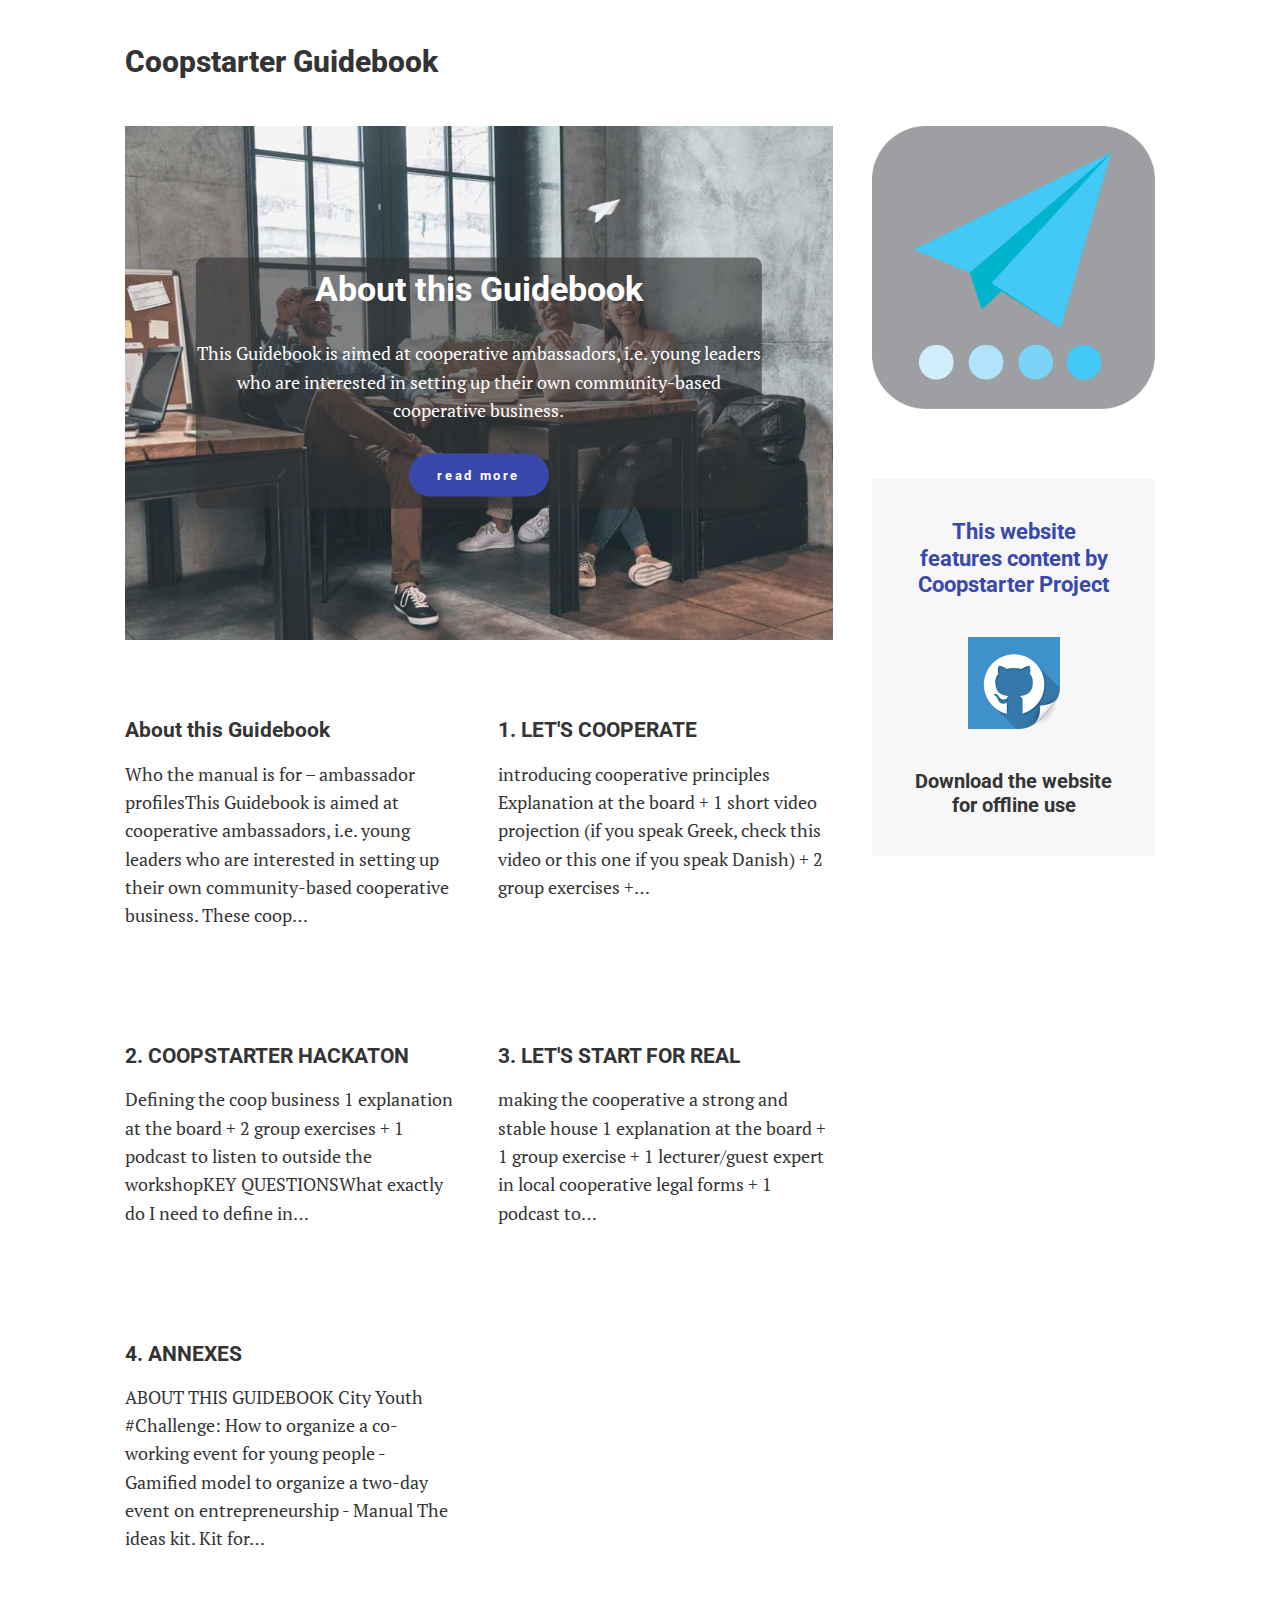
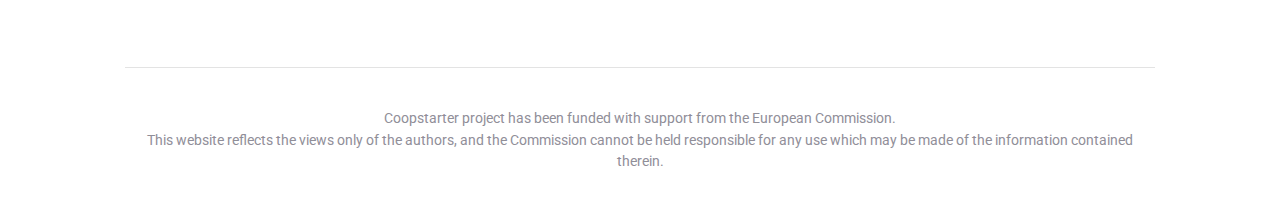
==== commit d362cd77: "Updated from Publii" ====
--- a/index.html
+++ b/index.html
@@ -1,4 +1,4 @@
-<!DOCTYPE html><html lang="en-us"><head><meta charset="utf-8"><meta http-equiv="X-UA-Compatible" content="IE=edge"><meta name="viewport" content="width=device-width,initial-scale=1"><title>IO4 - Coopstarter Guidebook</title><meta name="robots" content="index, follow"><link rel="canonical" href="https://coopstarter.github.io/IO4guidebook/"><link type="application/atom+xml" rel="alternate" href="https://coopstarter.github.io/IO4guidebook/feed.xml"><link rel="stylesheet" href="https://coopstarter.github.io/IO4guidebook/assets/css/style.css"><script type="application/ld+json">{"@context":"http://schema.org","@type":"Organization","name":"Coopstarter Guidebook","url":"https://coopstarter.github.io/IO4guidebook"}</script></head><body><div class="container"><header class="top"><a class="logo" href="https://coopstarter.github.io/IO4guidebook">Coopstarter Guidebook</a><nav class="navbar js-navbar"><button class="navbar__toggle js-navbar__toggle">Menu</button><ul class="navbar__menu"></ul></nav></header><main class="main main--grid"><div class="hero"><img src="https://coopstarter.github.io/IO4guidebook/media/website/takeoff.jpg" srcset="https://coopstarter.github.io/IO4guidebook/media/website/responsive/takeoff-xs.jpg 300w, https://coopstarter.github.io/IO4guidebook/media/website/responsive/takeoff-sm.jpg 480w, https://coopstarter.github.io/IO4guidebook/media/website/responsive/takeoff-md.jpg 768w, https://coopstarter.github.io/IO4guidebook/media/website/responsive/takeoff-lg.jpg 1024w" sizes="(max-width: 1024px) 100vw, 1024px" alt="" title="About this Guidebook" class="hero__image"><div class="hero__text"><h1 id="h27sjoneetxy1psbbizksoudewrlm35">About this Guidebook</h1><p>This Guidebook is aimed at cooperative ambassadors, i.e. young leaders who are interested in setting up their own community-based cooperative business.</p><a href="about-this-guidebook.html" class="btn">Read more</a></div></div><article class="article"><header><h2 class="article__title"><a href="https://coopstarter.github.io/IO4guidebook/about-this-guidebook.html">About this Guidebook</a></h2><p>Who the manual is for – ambassador profilesThis Guidebook is aimed at cooperative ambassadors, i.e. young leaders who are interested in setting up their own community-based cooperative business. These coop&hellip;</p><p class="article__meta u-small"><a href="https://coopstarter.github.io/IO4guidebook/authors/coopstarter-project/" title="Coopstarter Project">Coopstarter Project </a><time datetime="2018-09-10T22:20">10 Sep 2018</time></p></header></article><article class="article"><header><h2 class="article__title"><a href="https://coopstarter.github.io/IO4guidebook/the-basics.html">1. LET&#x27;S COOPERATE</a></h2><p>introducing cooperative principles Explanation at the board + 1 short video projection (if you speak Greek, check this video or this one if you speak Danish) + 2 group exercises +&hellip;</p><p class="article__meta u-small"><a href="https://coopstarter.github.io/IO4guidebook/authors/coopstarter-project/" title="Coopstarter Project">Coopstarter Project </a><time datetime="2018-09-09T12:13">9 Sep 2018</time></p></header></article><article class="article"><header><h2 class="article__title"><a href="https://coopstarter.github.io/IO4guidebook/generating-ideas-2.html">2. COOPSTARTER HACKATON</a></h2><p>Defining the coop business 1 explanation at the board + 2 group exercises + 1 podcast to listen to outside the workshopKEY QUESTIONSWhat exactly do I need to define in&hellip;</p><p class="article__meta u-small"><a href="https://coopstarter.github.io/IO4guidebook/authors/coopstarter-project/" title="Coopstarter Project">Coopstarter Project </a><time datetime="2018-09-08T14:15">8 Sep 2018</time></p></header></article><article class="article"><header><h2 class="article__title"><a href="https://coopstarter.github.io/IO4guidebook/brick-after-brick.html">3. LET&#x27;S START FOR REAL</a></h2><p>making the cooperative a strong and stable house 1 explanation at the board + 1 group exercise + 1 lecturer/guest expert in local cooperative legal forms + 1 podcast to&hellip;</p><p class="article__meta u-small"><a href="https://coopstarter.github.io/IO4guidebook/authors/coopstarter-project/" title="Coopstarter Project">Coopstarter Project </a><time datetime="2018-09-07T15:14">7 Sep 2018</time></p></header></article><article class="article"><header><h2 class="article__title"><a href="https://coopstarter.github.io/IO4guidebook/annexes.html">4. ANNEXES</a></h2><p>ABOUT THIS GUIDEBOOK City Youth #Challenge: How to organize a co-working event for young people - Gamified model to organize a two-day event on entrepreneurship - Manual The ideas kit. Kit for&hellip;</p><p class="article__meta u-small"><a href="https://coopstarter.github.io/IO4guidebook/authors/coopstarter-project/" title="Coopstarter Project">Coopstarter Project </a><time datetime="2018-09-06T16:40">6 Sep 2018</time></p></header></article></main><div class="sidebar"><section class="box"><a href="http://starter.coop"><img src="media/files/COOPSTARTER_ICON.png" alt="Coopstarter Logo"></a></section><section class="owner box box--gray"><h3 class="box__title">This website features content by Coopstarter2 Project</h3><a href="https://github.com/Coopstarter/IO4guidebook/archive/master.zip"><img src="media/files/github.png" alt="Github Logo"><h4>Download the website for offline use</h4></a></section></div><footer class="footer u-small"><div class="footer__copyright">Coopstarter project has been funded with support from the European Commission.<br>This website reflects the views only of the authors, and the Commission cannot be held responsible for any use which may be made of the information contained therein.</div></footer></div><script>var loadCSSFiles = function() {
+<!DOCTYPE html><html lang="en-us"><head><meta charset="utf-8"><meta http-equiv="X-UA-Compatible" content="IE=edge"><meta name="viewport" content="width=device-width,initial-scale=1"><title>IO4 - Coopstarter Guidebook</title><meta name="robots" content="index, follow"><link rel="canonical" href="https://coopstarter.github.io/IO4guidebook/"><link type="application/atom+xml" rel="alternate" href="https://coopstarter.github.io/IO4guidebook/feed.xml"><link rel="stylesheet" href="https://coopstarter.github.io/IO4guidebook/assets/css/style.css"><script type="application/ld+json">{"@context":"http://schema.org","@type":"Organization","name":"Coopstarter Guidebook","url":"https://coopstarter.github.io/IO4guidebook"}</script></head><body><div class="container"><header class="top"><a class="logo" href="https://coopstarter.github.io/IO4guidebook">Coopstarter Guidebook</a><nav class="navbar js-navbar"><button class="navbar__toggle js-navbar__toggle">Menu</button><ul class="navbar__menu"></ul></nav></header><main class="main main--grid"><div class="hero"><img src="https://coopstarter.github.io/IO4guidebook/media/website/takeoff.jpg" srcset="https://coopstarter.github.io/IO4guidebook/media/website/responsive/takeoff-xs.jpg 300w, https://coopstarter.github.io/IO4guidebook/media/website/responsive/takeoff-sm.jpg 480w, https://coopstarter.github.io/IO4guidebook/media/website/responsive/takeoff-md.jpg 768w, https://coopstarter.github.io/IO4guidebook/media/website/responsive/takeoff-lg.jpg 1024w" sizes="(max-width: 1024px) 100vw, 1024px" alt="" title="About this Guidebook" class="hero__image"><div class="hero__text"><h1 id="h27sjoneetxy1psbbizksoudewrlm35">About this Guidebook</h1><p>This Guidebook is aimed at cooperative ambassadors, i.e. young leaders who are interested in setting up their own community-based cooperative business.</p><a href="about-this-guidebook.html" class="btn">Read more</a></div></div><article class="article"><header><h2 class="article__title"><a href="https://coopstarter.github.io/IO4guidebook/about-this-guidebook.html">About this Guidebook</a></h2><p>Who the manual is for – ambassador profilesThis Guidebook is aimed at cooperative ambassadors, i.e. young leaders who are interested in setting up their own community-based cooperative business. These coop&hellip;</p><p class="article__meta u-small"><a href="https://coopstarter.github.io/IO4guidebook/authors/coopstarter-project/" title="Coopstarter Project">Coopstarter Project </a><time datetime="2018-09-10T22:20">10 Sep 2018</time></p></header></article><article class="article"><header><h2 class="article__title"><a href="https://coopstarter.github.io/IO4guidebook/the-basics.html">1. LET&#x27;S COOPERATE</a></h2><p>introducing cooperative principles Explanation at the board + 1 short video projection (if you speak Greek, check this video or this one if you speak Danish) + 2 group exercises +&hellip;</p><p class="article__meta u-small"><a href="https://coopstarter.github.io/IO4guidebook/authors/coopstarter-project/" title="Coopstarter Project">Coopstarter Project </a><time datetime="2018-09-09T12:13">9 Sep 2018</time></p></header></article><article class="article"><header><h2 class="article__title"><a href="https://coopstarter.github.io/IO4guidebook/generating-ideas-2.html">2. COOPSTARTER HACKATON</a></h2><p>Defining the coop business 1 explanation at the board + 2 group exercises + 1 podcast to listen to outside the workshopKEY QUESTIONSWhat exactly do I need to define in&hellip;</p><p class="article__meta u-small"><a href="https://coopstarter.github.io/IO4guidebook/authors/coopstarter-project/" title="Coopstarter Project">Coopstarter Project </a><time datetime="2018-09-08T14:15">8 Sep 2018</time></p></header></article><article class="article"><header><h2 class="article__title"><a href="https://coopstarter.github.io/IO4guidebook/brick-after-brick.html">3. LET&#x27;S START FOR REAL</a></h2><p>making the cooperative a strong and stable house 1 explanation at the board + 1 group exercise + 1 lecturer/guest expert in local cooperative legal forms + 1 podcast to&hellip;</p><p class="article__meta u-small"><a href="https://coopstarter.github.io/IO4guidebook/authors/coopstarter-project/" title="Coopstarter Project">Coopstarter Project </a><time datetime="2018-09-07T15:14">7 Sep 2018</time></p></header></article><article class="article"><header><h2 class="article__title"><a href="https://coopstarter.github.io/IO4guidebook/annexes.html">4. ANNEXES</a></h2><p>ABOUT THIS GUIDEBOOK City Youth #Challenge: How to organize a co-working event for young people - Gamified model to organize a two-day event on entrepreneurship - Manual The ideas kit. Kit for&hellip;</p><p class="article__meta u-small"><a href="https://coopstarter.github.io/IO4guidebook/authors/coopstarter-project/" title="Coopstarter Project">Coopstarter Project </a><time datetime="2018-09-06T16:40">6 Sep 2018</time></p></header></article></main><div class="sidebar"><section class="box"><a href="http://starter.coop"><img src="media/files/COOPSTARTER_ICON.png" alt="Coopstarter Logo"></a></section><section class="owner box box--gray"><h3 class="box__title">This website features content by Coopstarter Project</h3><a href="https://github.com/Coopstarter/IO4guidebook/archive/master.zip"><img src="media/files/github.png" alt="Github Logo"><h4>Download the website for offline use</h4></a></section></div><footer class="footer u-small"><div class="footer__copyright">Coopstarter project has been funded with support from the European Commission.<br>This website reflects the views only of the authors, and the Commission cannot be held responsible for any use which may be made of the information contained therein.</div></footer></div><script>var loadCSSFiles = function() {
             var links = ['https://fonts.googleapis.com/css?family=PT+Serif|Roboto:400,700&amp;subset=latin-ext'],
                 headElement = document.getElementsByTagName('head')[0],
                 linkElement, i;
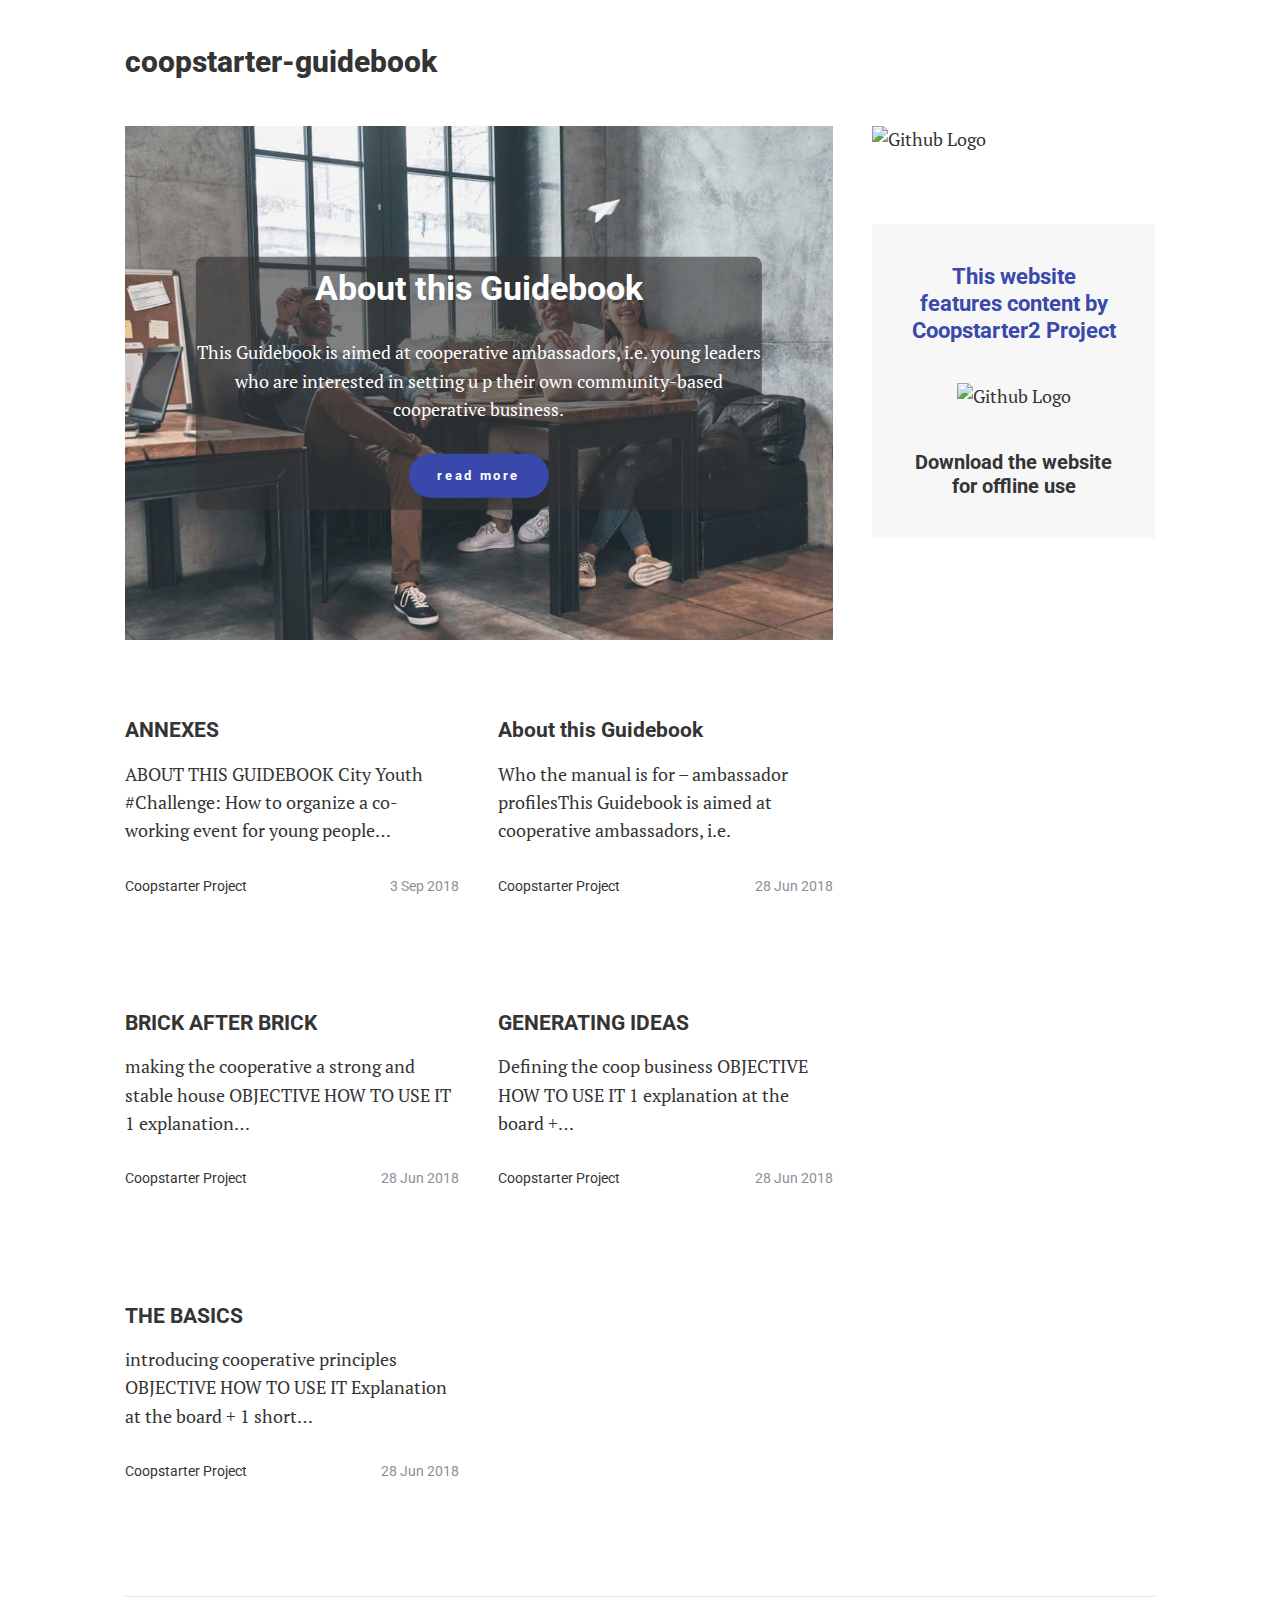
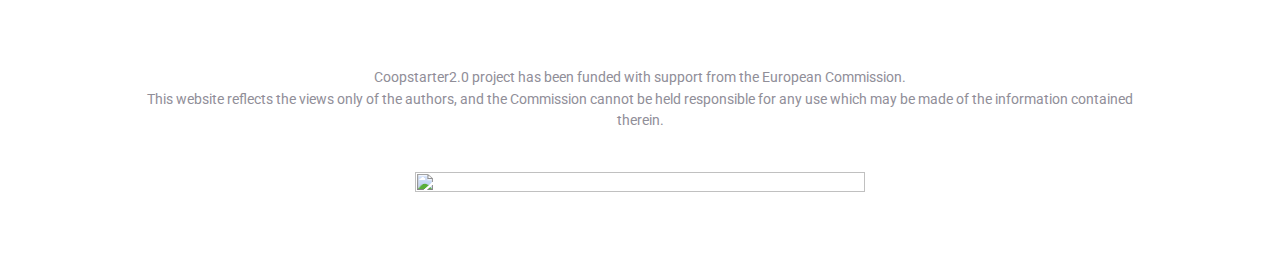
==== commit 9e93a6c9: "Updated from Publii" ====
--- a/index.html
+++ b/index.html
@@ -1,4 +1,4 @@
-<!DOCTYPE html><html lang="en-us"><head><meta charset="utf-8"><meta http-equiv="X-UA-Compatible" content="IE=edge"><meta name="viewport" content="width=device-width,initial-scale=1"><title>IO4 - Coopstarter Guidebook</title><meta name="robots" content="index, follow"><link rel="canonical" href="https://coopstarter.github.io/IO4guidebook/"><link type="application/atom+xml" rel="alternate" href="https://coopstarter.github.io/IO4guidebook/feed.xml"><link rel="stylesheet" href="https://coopstarter.github.io/IO4guidebook/assets/css/style.css"><script type="application/ld+json">{"@context":"http://schema.org","@type":"Organization","name":"Coopstarter Guidebook","url":"https://coopstarter.github.io/IO4guidebook"}</script></head><body><div class="container"><header class="top"><a class="logo" href="https://coopstarter.github.io/IO4guidebook">Coopstarter Guidebook</a><nav class="navbar js-navbar"><button class="navbar__toggle js-navbar__toggle">Menu</button><ul class="navbar__menu"></ul></nav></header><main class="main main--grid"><div class="hero"><img src="https://coopstarter.github.io/IO4guidebook/media/website/takeoff.jpg" srcset="https://coopstarter.github.io/IO4guidebook/media/website/responsive/takeoff-xs.jpg 300w, https://coopstarter.github.io/IO4guidebook/media/website/responsive/takeoff-sm.jpg 480w, https://coopstarter.github.io/IO4guidebook/media/website/responsive/takeoff-md.jpg 768w, https://coopstarter.github.io/IO4guidebook/media/website/responsive/takeoff-lg.jpg 1024w" sizes="(max-width: 1024px) 100vw, 1024px" alt="" title="About this Guidebook" class="hero__image"><div class="hero__text"><h1 id="h27sjoneetxy1psbbizksoudewrlm35">About this Guidebook</h1><p>This Guidebook is aimed at cooperative ambassadors, i.e. young leaders who are interested in setting up their own community-based cooperative business.</p><a href="about-this-guidebook.html" class="btn">Read more</a></div></div><article class="article"><header><h2 class="article__title"><a href="https://coopstarter.github.io/IO4guidebook/about-this-guidebook.html">About this Guidebook</a></h2><p>Who the manual is for – ambassador profilesThis Guidebook is aimed at cooperative ambassadors, i.e. young leaders who are interested in setting up their own community-based cooperative business. These coop&hellip;</p><p class="article__meta u-small"><a href="https://coopstarter.github.io/IO4guidebook/authors/coopstarter-project/" title="Coopstarter Project">Coopstarter Project </a><time datetime="2018-09-10T22:20">10 Sep 2018</time></p></header></article><article class="article"><header><h2 class="article__title"><a href="https://coopstarter.github.io/IO4guidebook/the-basics.html">1. LET&#x27;S COOPERATE</a></h2><p>introducing cooperative principles Explanation at the board + 1 short video projection (if you speak Greek, check this video or this one if you speak Danish) + 2 group exercises +&hellip;</p><p class="article__meta u-small"><a href="https://coopstarter.github.io/IO4guidebook/authors/coopstarter-project/" title="Coopstarter Project">Coopstarter Project </a><time datetime="2018-09-09T12:13">9 Sep 2018</time></p></header></article><article class="article"><header><h2 class="article__title"><a href="https://coopstarter.github.io/IO4guidebook/generating-ideas-2.html">2. COOPSTARTER HACKATON</a></h2><p>Defining the coop business 1 explanation at the board + 2 group exercises + 1 podcast to listen to outside the workshopKEY QUESTIONSWhat exactly do I need to define in&hellip;</p><p class="article__meta u-small"><a href="https://coopstarter.github.io/IO4guidebook/authors/coopstarter-project/" title="Coopstarter Project">Coopstarter Project </a><time datetime="2018-09-08T14:15">8 Sep 2018</time></p></header></article><article class="article"><header><h2 class="article__title"><a href="https://coopstarter.github.io/IO4guidebook/brick-after-brick.html">3. LET&#x27;S START FOR REAL</a></h2><p>making the cooperative a strong and stable house 1 explanation at the board + 1 group exercise + 1 lecturer/guest expert in local cooperative legal forms + 1 podcast to&hellip;</p><p class="article__meta u-small"><a href="https://coopstarter.github.io/IO4guidebook/authors/coopstarter-project/" title="Coopstarter Project">Coopstarter Project </a><time datetime="2018-09-07T15:14">7 Sep 2018</time></p></header></article><article class="article"><header><h2 class="article__title"><a href="https://coopstarter.github.io/IO4guidebook/annexes.html">4. ANNEXES</a></h2><p>ABOUT THIS GUIDEBOOK City Youth #Challenge: How to organize a co-working event for young people - Gamified model to organize a two-day event on entrepreneurship - Manual The ideas kit. Kit for&hellip;</p><p class="article__meta u-small"><a href="https://coopstarter.github.io/IO4guidebook/authors/coopstarter-project/" title="Coopstarter Project">Coopstarter Project </a><time datetime="2018-09-06T16:40">6 Sep 2018</time></p></header></article></main><div class="sidebar"><section class="box"><a href="http://starter.coop"><img src="media/files/COOPSTARTER_ICON.png" alt="Coopstarter Logo"></a></section><section class="owner box box--gray"><h3 class="box__title">This website features content by Coopstarter Project</h3><a href="https://github.com/Coopstarter/IO4guidebook/archive/master.zip"><img src="media/files/github.png" alt="Github Logo"><h4>Download the website for offline use</h4></a></section></div><footer class="footer u-small"><div class="footer__copyright">Coopstarter project has been funded with support from the European Commission.<br>This website reflects the views only of the authors, and the Commission cannot be held responsible for any use which may be made of the information contained therein.</div></footer></div><script>var loadCSSFiles = function() {
+<!DOCTYPE html><html lang="en-us"><head><meta charset="utf-8"><meta http-equiv="X-UA-Compatible" content="IE=edge"><meta name="viewport" content="width=device-width,initial-scale=1"><title>IO4 - coopstarter-guidebook</title><link rel="canonical" href="https://coopstarter.github.io/IO4guidebook/"><link rel="alternate" type="application/atom+xml" href="https://coopstarter.github.io/IO4guidebook/feed.xml"><link rel="alternate" type="application/json" href="https://coopstarter.github.io/IO4guidebook/feed.json"><meta property="og:title" content="IO4 - coopstarter-guidebook"><meta property="og:site_name" content="IO4 - coopstarter-guidebook"><meta property="og:description" content=""><meta property="og:url" content="https://coopstarter.github.io/IO4guidebook/"><meta property="og:type" content="website"><link rel="stylesheet" href="https://coopstarter.github.io/IO4guidebook/assets/css/style.css?v=22e9a0e3ffb73c0db52e4a7adb15522a"><script type="application/ld+json">{"@context":"http://schema.org","@type":"Organization","name":"coopstarter-guidebook","url":"https://coopstarter.github.io/IO4guidebook/"}</script></head><body><div class="container"><header class="top"><a class="logo" href="https://coopstarter.github.io/IO4guidebook/">coopstarter-guidebook</a><nav class="navbar js-navbar"><button class="navbar__toggle js-navbar__toggle">Menu</button><ul class="navbar__menu"></ul></nav></header><main class="main main--grid"><div class="hero"><img src="https://coopstarter.github.io/IO4guidebook/media/website/takeoff.jpg" srcset="https://coopstarter.github.io/IO4guidebook/media/website/responsive/takeoff-xs.jpg 300w, https://coopstarter.github.io/IO4guidebook/media/website/responsive/takeoff-sm.jpg 480w, https://coopstarter.github.io/IO4guidebook/media/website/responsive/takeoff-md.jpg 768w, https://coopstarter.github.io/IO4guidebook/media/website/responsive/takeoff-lg.jpg 1024w" sizes="(max-width: 1024px) 100vw, 1024px" alt="" title="About this Guidebook" class="hero__image"><div class="hero__text"><h1>About this Guidebook</h1><p>This Guidebook is aimed at cooperative ambassadors, i.e. young leaders who are interested in setting u p their own community-based cooperative business.</p><p><a href="#INTERNAL_LINK#/post/14" class="btn">Read more</a></p></div></div><article class="article"><header><h2 class="article__title"><a href="https://coopstarter.github.io/IO4guidebook/ANNEXES.html">ANNEXES</a></h2><p>ABOUT THIS GUIDEBOOK City Youth #Challenge: How to organize a co-working event for young people&hellip;</p><p class="article__meta u-small"><a href="https://coopstarter.github.io/IO4guidebook/authors/coopstarter-project/" title="Coopstarter Project">Coopstarter Project </a><time datetime="2018-09-03T16:57">3 Sep 2018</time></p></header></article><article class="article"><header><h2 class="article__title"><a href="https://coopstarter.github.io/IO4guidebook/about-this-guidebook.html">About this Guidebook</a></h2><p>Who the manual is for – ambassador profilesThis Guidebook is aimed at cooperative ambassadors, i.e.</p><p class="article__meta u-small"><a href="https://coopstarter.github.io/IO4guidebook/authors/coopstarter-project/" title="Coopstarter Project">Coopstarter Project </a><time datetime="2018-06-28T18:21">28 Jun 2018</time></p></header></article><article class="article"><header><h2 class="article__title"><a href="https://coopstarter.github.io/IO4guidebook/brick-after-brick.html">BRICK AFTER BRICK</a></h2><p>making the cooperative a strong and stable house OBJECTIVE HOW TO USE IT 1 explanation&hellip;</p><p class="article__meta u-small"><a href="https://coopstarter.github.io/IO4guidebook/authors/coopstarter-project/" title="Coopstarter Project">Coopstarter Project </a><time datetime="2018-06-28T18:16">28 Jun 2018</time></p></header></article><article class="article"><header><h2 class="article__title"><a href="https://coopstarter.github.io/IO4guidebook/generating-ideas-2.html">GENERATING IDEAS</a></h2><p>Defining the coop business OBJECTIVE HOW TO USE IT 1 explanation at the board +&hellip;</p><p class="article__meta u-small"><a href="https://coopstarter.github.io/IO4guidebook/authors/coopstarter-project/" title="Coopstarter Project">Coopstarter Project </a><time datetime="2018-06-28T18:15">28 Jun 2018</time></p></header></article><article class="article"><header><h2 class="article__title"><a href="https://coopstarter.github.io/IO4guidebook/the-basics.html">THE BASICS</a></h2><p>introducing cooperative principles OBJECTIVE HOW TO USE IT Explanation at the board + 1 short&hellip;</p><p class="article__meta u-small"><a href="https://coopstarter.github.io/IO4guidebook/authors/coopstarter-project/" title="Coopstarter Project">Coopstarter Project </a><time datetime="2018-06-28T18:13">28 Jun 2018</time></p></header></article></main><div class="sidebar"><section class="box"><a href="http://starter.coop"><img src="C:/Users/Paola/Documents/Publii/sites/coopstarter-guidebook/preview/media/posts/14/171222_COOPSTARTER_ICON.png" alt="Github Logo"></a></section><section class="owner box box--gray"><h3 class="box__title">This website features content by Coopstarter2 Project</h3><a href="https://github.com/Coopstarter/IO4guidebook/archive/master.zip"><img src="C:\Users\Paola\Documents\Publii\sites\coopstarter-guidebook\input\media\files\github.png" alt="Github Logo"><h4>Download the website for offline use</h4></a></section></div><footer class="footer u-small"><div class="footer__copyright"><p>Coopstarter2.0 project has been funded with support from the European Commission.<br>This website reflects the views only of the authors, and the Commission cannot be held responsible for any use which may be made of the information contained therein.</p></div></footer></div><script>var loadCSSFiles = function() {
             var links = ['https://fonts.googleapis.com/css?family=PT+Serif|Roboto:400,700&amp;subset=latin-ext'],
                 headElement = document.getElementsByTagName('head')[0],
                 linkElement, i;
@@ -14,4 +14,4 @@
             raf(loadCSSFiles);
         } else {
             window.addEventListener('load', loadCSSFiles);
-        }</script><script defer="defer" src="https://code.jquery.com/jquery-3.2.1.slim.min.js" integrity="sha256-k2WSCIexGzOj3Euiig+TlR8gA0EmPjuc79OEeY5L45g=" aria-dropeffect="" crossorigin="anonymous"></script><script defer="defer" src="https://coopstarter.github.io/IO4guidebook/assets/js/scripts.min.js"></script></body></html>+        }</script><script defer="defer" src="https://code.jquery.com/jquery-3.2.1.slim.min.js" integrity="sha256-k2WSCIexGzOj3Euiig+TlR8gA0EmPjuc79OEeY5L45g=" aria-dropeffect="" crossorigin="anonymous"></script><script defer="defer" src="https://coopstarter.github.io/IO4guidebook/assets/js/scripts.min.js?v=071da11d08d51699af4ef60371596ff9"></script><div align="center"><img src="https://eacea.ec.europa.eu/sites/eacea-site/files/logosbeneficaireserasmusleft_en_0.jpg" width="450px" height="99px"></div></body></html>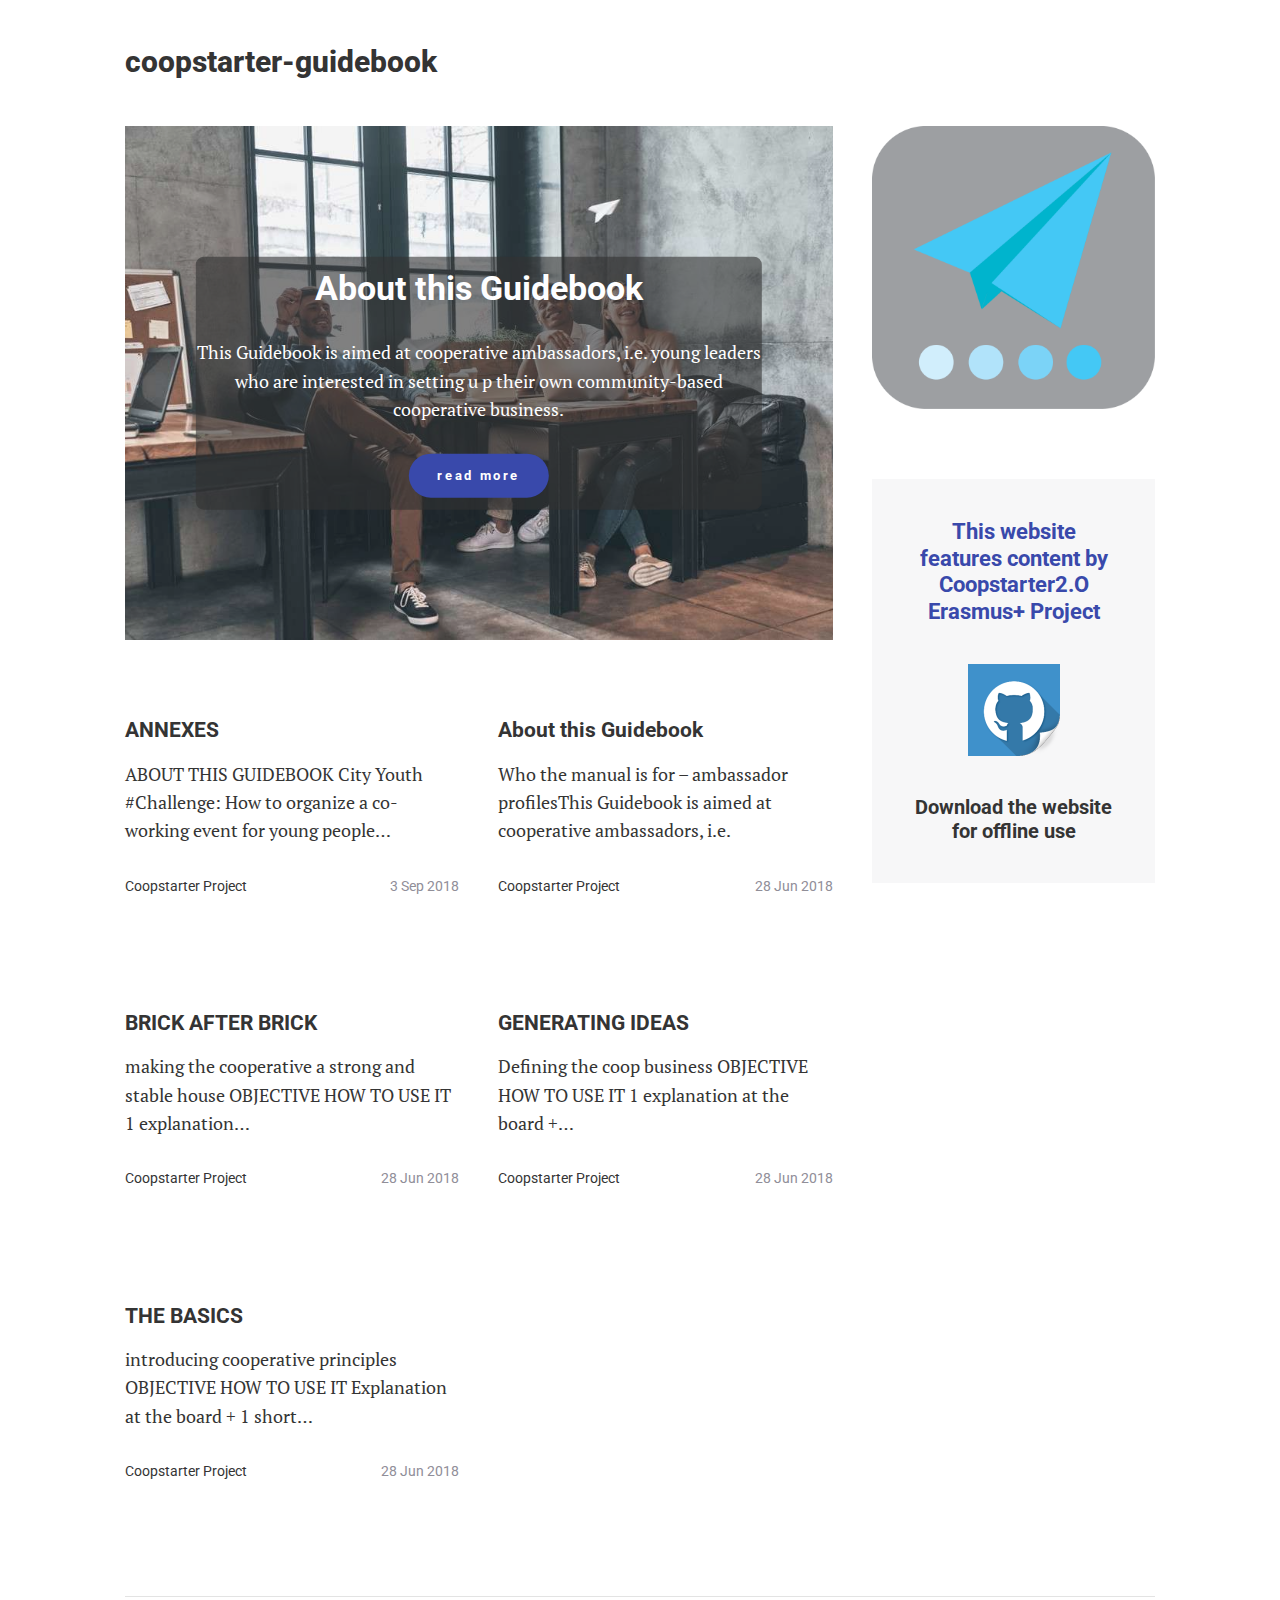
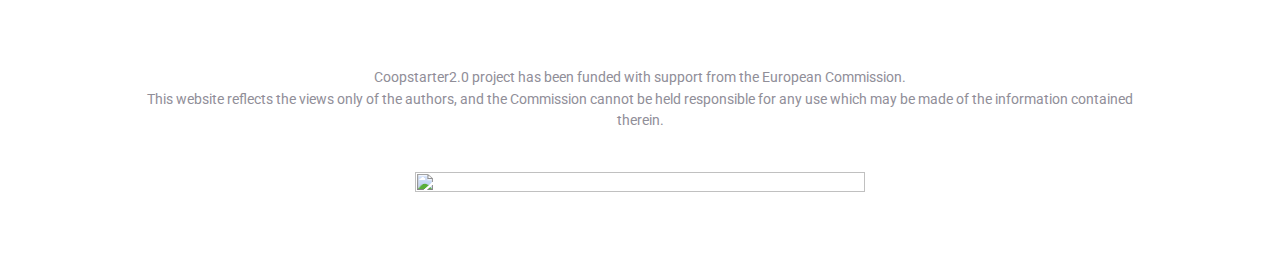
==== commit 39cea1fb: "Updated from Publii" ====
--- a/index.html
+++ b/index.html
@@ -1,4 +1,4 @@
-<!DOCTYPE html><html lang="en-us"><head><meta charset="utf-8"><meta http-equiv="X-UA-Compatible" content="IE=edge"><meta name="viewport" content="width=device-width,initial-scale=1"><title>IO4 - coopstarter-guidebook</title><link rel="canonical" href="https://coopstarter.github.io/IO4guidebook/"><link rel="alternate" type="application/atom+xml" href="https://coopstarter.github.io/IO4guidebook/feed.xml"><link rel="alternate" type="application/json" href="https://coopstarter.github.io/IO4guidebook/feed.json"><meta property="og:title" content="IO4 - coopstarter-guidebook"><meta property="og:site_name" content="IO4 - coopstarter-guidebook"><meta property="og:description" content=""><meta property="og:url" content="https://coopstarter.github.io/IO4guidebook/"><meta property="og:type" content="website"><link rel="stylesheet" href="https://coopstarter.github.io/IO4guidebook/assets/css/style.css?v=22e9a0e3ffb73c0db52e4a7adb15522a"><script type="application/ld+json">{"@context":"http://schema.org","@type":"Organization","name":"coopstarter-guidebook","url":"https://coopstarter.github.io/IO4guidebook/"}</script></head><body><div class="container"><header class="top"><a class="logo" href="https://coopstarter.github.io/IO4guidebook/">coopstarter-guidebook</a><nav class="navbar js-navbar"><button class="navbar__toggle js-navbar__toggle">Menu</button><ul class="navbar__menu"></ul></nav></header><main class="main main--grid"><div class="hero"><img src="https://coopstarter.github.io/IO4guidebook/media/website/takeoff.jpg" srcset="https://coopstarter.github.io/IO4guidebook/media/website/responsive/takeoff-xs.jpg 300w, https://coopstarter.github.io/IO4guidebook/media/website/responsive/takeoff-sm.jpg 480w, https://coopstarter.github.io/IO4guidebook/media/website/responsive/takeoff-md.jpg 768w, https://coopstarter.github.io/IO4guidebook/media/website/responsive/takeoff-lg.jpg 1024w" sizes="(max-width: 1024px) 100vw, 1024px" alt="" title="About this Guidebook" class="hero__image"><div class="hero__text"><h1>About this Guidebook</h1><p>This Guidebook is aimed at cooperative ambassadors, i.e. young leaders who are interested in setting u p their own community-based cooperative business.</p><p><a href="#INTERNAL_LINK#/post/14" class="btn">Read more</a></p></div></div><article class="article"><header><h2 class="article__title"><a href="https://coopstarter.github.io/IO4guidebook/ANNEXES.html">ANNEXES</a></h2><p>ABOUT THIS GUIDEBOOK City Youth #Challenge: How to organize a co-working event for young people&hellip;</p><p class="article__meta u-small"><a href="https://coopstarter.github.io/IO4guidebook/authors/coopstarter-project/" title="Coopstarter Project">Coopstarter Project </a><time datetime="2018-09-03T16:57">3 Sep 2018</time></p></header></article><article class="article"><header><h2 class="article__title"><a href="https://coopstarter.github.io/IO4guidebook/about-this-guidebook.html">About this Guidebook</a></h2><p>Who the manual is for – ambassador profilesThis Guidebook is aimed at cooperative ambassadors, i.e.</p><p class="article__meta u-small"><a href="https://coopstarter.github.io/IO4guidebook/authors/coopstarter-project/" title="Coopstarter Project">Coopstarter Project </a><time datetime="2018-06-28T18:21">28 Jun 2018</time></p></header></article><article class="article"><header><h2 class="article__title"><a href="https://coopstarter.github.io/IO4guidebook/brick-after-brick.html">BRICK AFTER BRICK</a></h2><p>making the cooperative a strong and stable house OBJECTIVE HOW TO USE IT 1 explanation&hellip;</p><p class="article__meta u-small"><a href="https://coopstarter.github.io/IO4guidebook/authors/coopstarter-project/" title="Coopstarter Project">Coopstarter Project </a><time datetime="2018-06-28T18:16">28 Jun 2018</time></p></header></article><article class="article"><header><h2 class="article__title"><a href="https://coopstarter.github.io/IO4guidebook/generating-ideas-2.html">GENERATING IDEAS</a></h2><p>Defining the coop business OBJECTIVE HOW TO USE IT 1 explanation at the board +&hellip;</p><p class="article__meta u-small"><a href="https://coopstarter.github.io/IO4guidebook/authors/coopstarter-project/" title="Coopstarter Project">Coopstarter Project </a><time datetime="2018-06-28T18:15">28 Jun 2018</time></p></header></article><article class="article"><header><h2 class="article__title"><a href="https://coopstarter.github.io/IO4guidebook/the-basics.html">THE BASICS</a></h2><p>introducing cooperative principles OBJECTIVE HOW TO USE IT Explanation at the board + 1 short&hellip;</p><p class="article__meta u-small"><a href="https://coopstarter.github.io/IO4guidebook/authors/coopstarter-project/" title="Coopstarter Project">Coopstarter Project </a><time datetime="2018-06-28T18:13">28 Jun 2018</time></p></header></article></main><div class="sidebar"><section class="box"><a href="http://starter.coop"><img src="C:/Users/Paola/Documents/Publii/sites/coopstarter-guidebook/preview/media/posts/14/171222_COOPSTARTER_ICON.png" alt="Github Logo"></a></section><section class="owner box box--gray"><h3 class="box__title">This website features content by Coopstarter2 Project</h3><a href="https://github.com/Coopstarter/IO4guidebook/archive/master.zip"><img src="C:\Users\Paola\Documents\Publii\sites\coopstarter-guidebook\input\media\files\github.png" alt="Github Logo"><h4>Download the website for offline use</h4></a></section></div><footer class="footer u-small"><div class="footer__copyright"><p>Coopstarter2.0 project has been funded with support from the European Commission.<br>This website reflects the views only of the authors, and the Commission cannot be held responsible for any use which may be made of the information contained therein.</p></div></footer></div><script>var loadCSSFiles = function() {
+<!DOCTYPE html><html lang="en-us"><head><meta charset="utf-8"><meta http-equiv="X-UA-Compatible" content="IE=edge"><meta name="viewport" content="width=device-width,initial-scale=1"><title>IO4 - coopstarter-guidebook</title><link rel="canonical" href="https://coopstarter.github.io/IO4guidebook/"><link rel="alternate" type="application/atom+xml" href="https://coopstarter.github.io/IO4guidebook/feed.xml"><link rel="alternate" type="application/json" href="https://coopstarter.github.io/IO4guidebook/feed.json"><meta property="og:title" content="IO4 - coopstarter-guidebook"><meta property="og:site_name" content="IO4 - coopstarter-guidebook"><meta property="og:description" content=""><meta property="og:url" content="https://coopstarter.github.io/IO4guidebook/"><meta property="og:type" content="website"><link rel="stylesheet" href="https://coopstarter.github.io/IO4guidebook/assets/css/style.css?v=22e9a0e3ffb73c0db52e4a7adb15522a"><script type="application/ld+json">{"@context":"http://schema.org","@type":"Organization","name":"coopstarter-guidebook","url":"https://coopstarter.github.io/IO4guidebook/"}</script></head><body><div class="container"><header class="top"><a class="logo" href="https://coopstarter.github.io/IO4guidebook/">coopstarter-guidebook</a><nav class="navbar js-navbar"><button class="navbar__toggle js-navbar__toggle">Menu</button><ul class="navbar__menu"></ul></nav></header><main class="main main--grid"><div class="hero"><img src="https://coopstarter.github.io/IO4guidebook/media/website/takeoff.jpg" srcset="https://coopstarter.github.io/IO4guidebook/media/website/responsive/takeoff-xs.jpg 300w, https://coopstarter.github.io/IO4guidebook/media/website/responsive/takeoff-sm.jpg 480w, https://coopstarter.github.io/IO4guidebook/media/website/responsive/takeoff-md.jpg 768w, https://coopstarter.github.io/IO4guidebook/media/website/responsive/takeoff-lg.jpg 1024w" sizes="(max-width: 1024px) 100vw, 1024px" alt="" title="About this Guidebook" class="hero__image"><div class="hero__text"><h1>About this Guidebook</h1><p>This Guidebook is aimed at cooperative ambassadors, i.e. young leaders who are interested in setting u p their own community-based cooperative business.</p><p><a href="#INTERNAL_LINK#/post/14" class="btn">Read more</a></p></div></div><article class="article"><header><h2 class="article__title"><a href="https://coopstarter.github.io/IO4guidebook/ANNEXES.html">ANNEXES</a></h2><p>ABOUT THIS GUIDEBOOK City Youth #Challenge: How to organize a co-working event for young people&hellip;</p><p class="article__meta u-small"><a href="https://coopstarter.github.io/IO4guidebook/authors/coopstarter-project/" title="Coopstarter Project">Coopstarter Project </a><time datetime="2018-09-03T16:57">3 Sep 2018</time></p></header></article><article class="article"><header><h2 class="article__title"><a href="https://coopstarter.github.io/IO4guidebook/about-this-guidebook.html">About this Guidebook</a></h2><p>Who the manual is for – ambassador profilesThis Guidebook is aimed at cooperative ambassadors, i.e.</p><p class="article__meta u-small"><a href="https://coopstarter.github.io/IO4guidebook/authors/coopstarter-project/" title="Coopstarter Project">Coopstarter Project </a><time datetime="2018-06-28T18:21">28 Jun 2018</time></p></header></article><article class="article"><header><h2 class="article__title"><a href="https://coopstarter.github.io/IO4guidebook/brick-after-brick.html">BRICK AFTER BRICK</a></h2><p>making the cooperative a strong and stable house OBJECTIVE HOW TO USE IT 1 explanation&hellip;</p><p class="article__meta u-small"><a href="https://coopstarter.github.io/IO4guidebook/authors/coopstarter-project/" title="Coopstarter Project">Coopstarter Project </a><time datetime="2018-06-28T18:16">28 Jun 2018</time></p></header></article><article class="article"><header><h2 class="article__title"><a href="https://coopstarter.github.io/IO4guidebook/generating-ideas-2.html">GENERATING IDEAS</a></h2><p>Defining the coop business OBJECTIVE HOW TO USE IT 1 explanation at the board +&hellip;</p><p class="article__meta u-small"><a href="https://coopstarter.github.io/IO4guidebook/authors/coopstarter-project/" title="Coopstarter Project">Coopstarter Project </a><time datetime="2018-06-28T18:15">28 Jun 2018</time></p></header></article><article class="article"><header><h2 class="article__title"><a href="https://coopstarter.github.io/IO4guidebook/the-basics.html">THE BASICS</a></h2><p>introducing cooperative principles OBJECTIVE HOW TO USE IT Explanation at the board + 1 short&hellip;</p><p class="article__meta u-small"><a href="https://coopstarter.github.io/IO4guidebook/authors/coopstarter-project/" title="Coopstarter Project">Coopstarter Project </a><time datetime="2018-06-28T18:13">28 Jun 2018</time></p></header></article></main><div class="sidebar"><section class="box"><a href="http://starter.coop"><img src="media/files/171222_COOPSTARTER_ICON.png" alt="Coopstarter2.0 Logo"></a></section><section class="owner box box--gray"><h3 class="box__title">This website features content by Coopstarter2.O Erasmus+ Project</h3><a href="https://github.com/Coopstarter/IO4guidebook/archive/master.zip"><img src="media/files/github.png" alt="Github Logo"><h4>Download the website for offline use</h4></a></section></div><footer class="footer u-small"><div class="footer__copyright"><p>Coopstarter2.0 project has been funded with support from the European Commission.<br>This website reflects the views only of the authors, and the Commission cannot be held responsible for any use which may be made of the information contained therein.</p></div></footer></div><script>var loadCSSFiles = function() {
             var links = ['https://fonts.googleapis.com/css?family=PT+Serif|Roboto:400,700&amp;subset=latin-ext'],
                 headElement = document.getElementsByTagName('head')[0],
                 linkElement, i;
